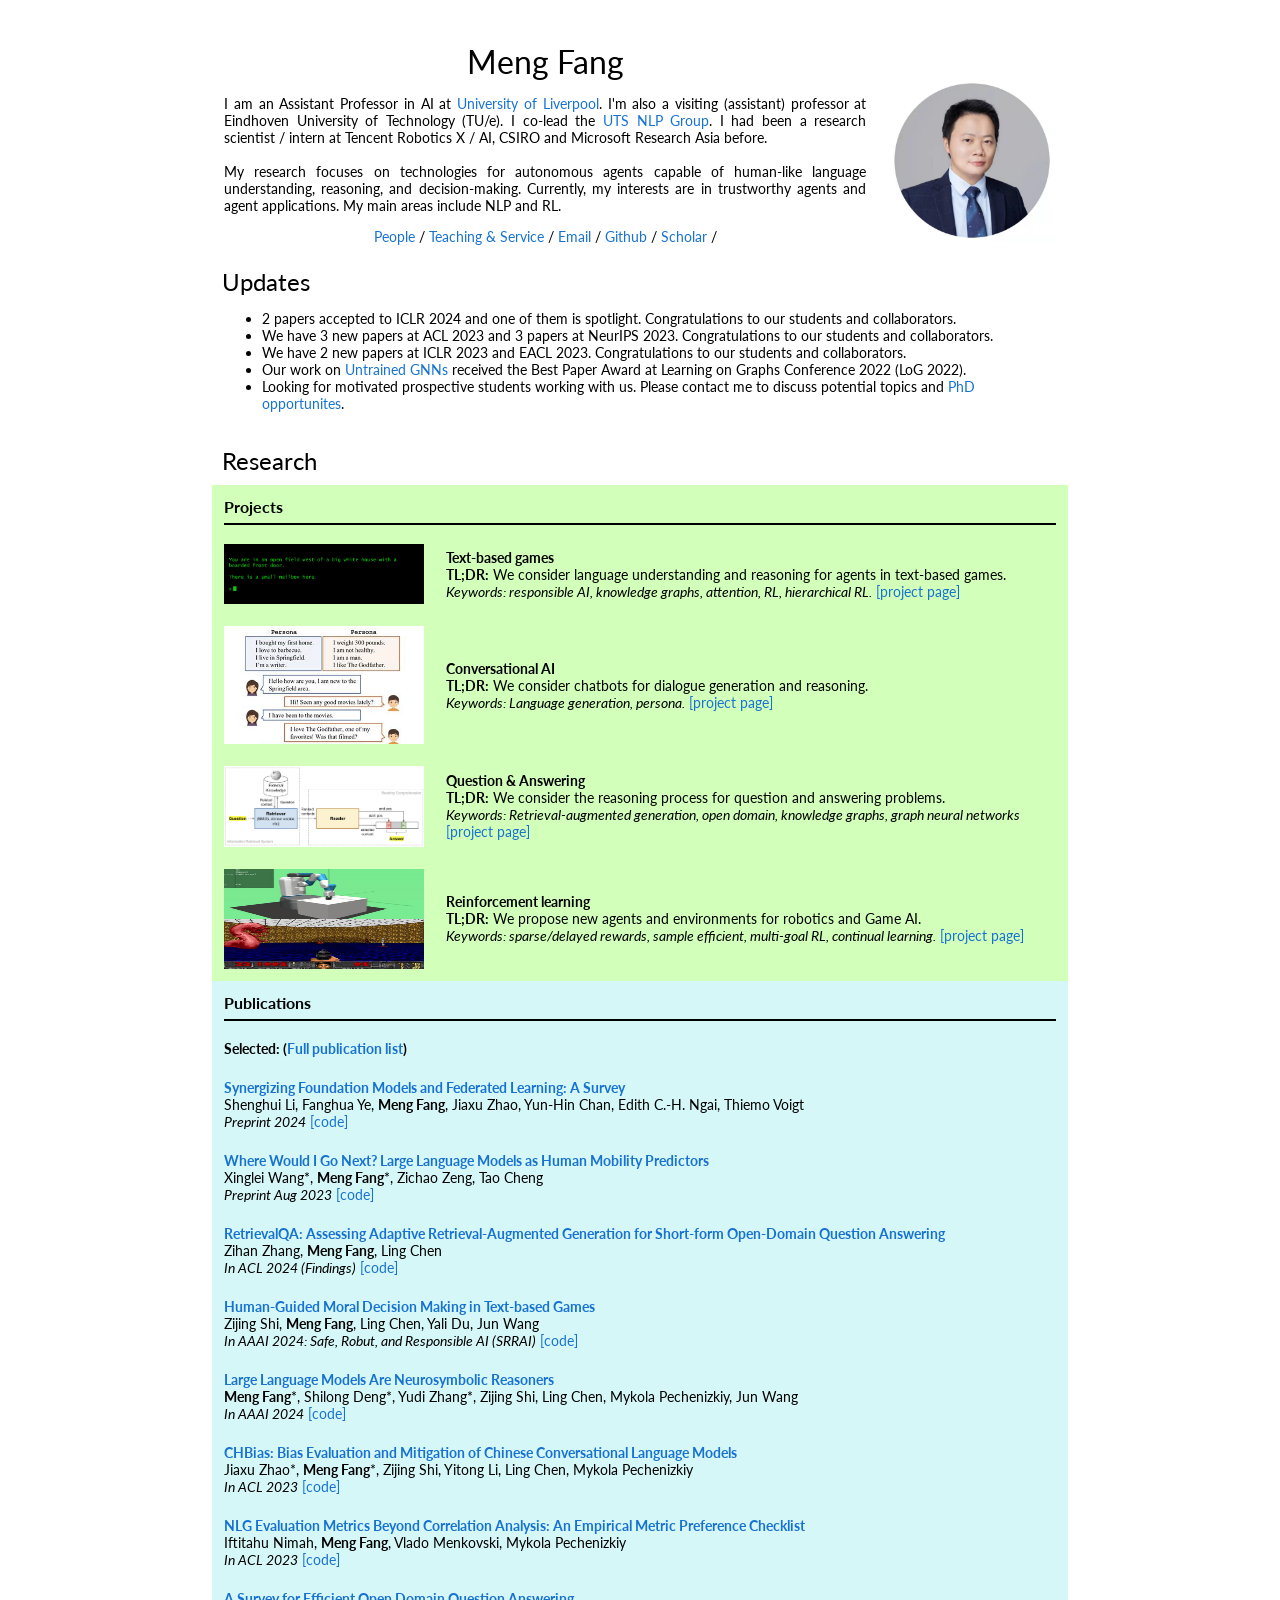
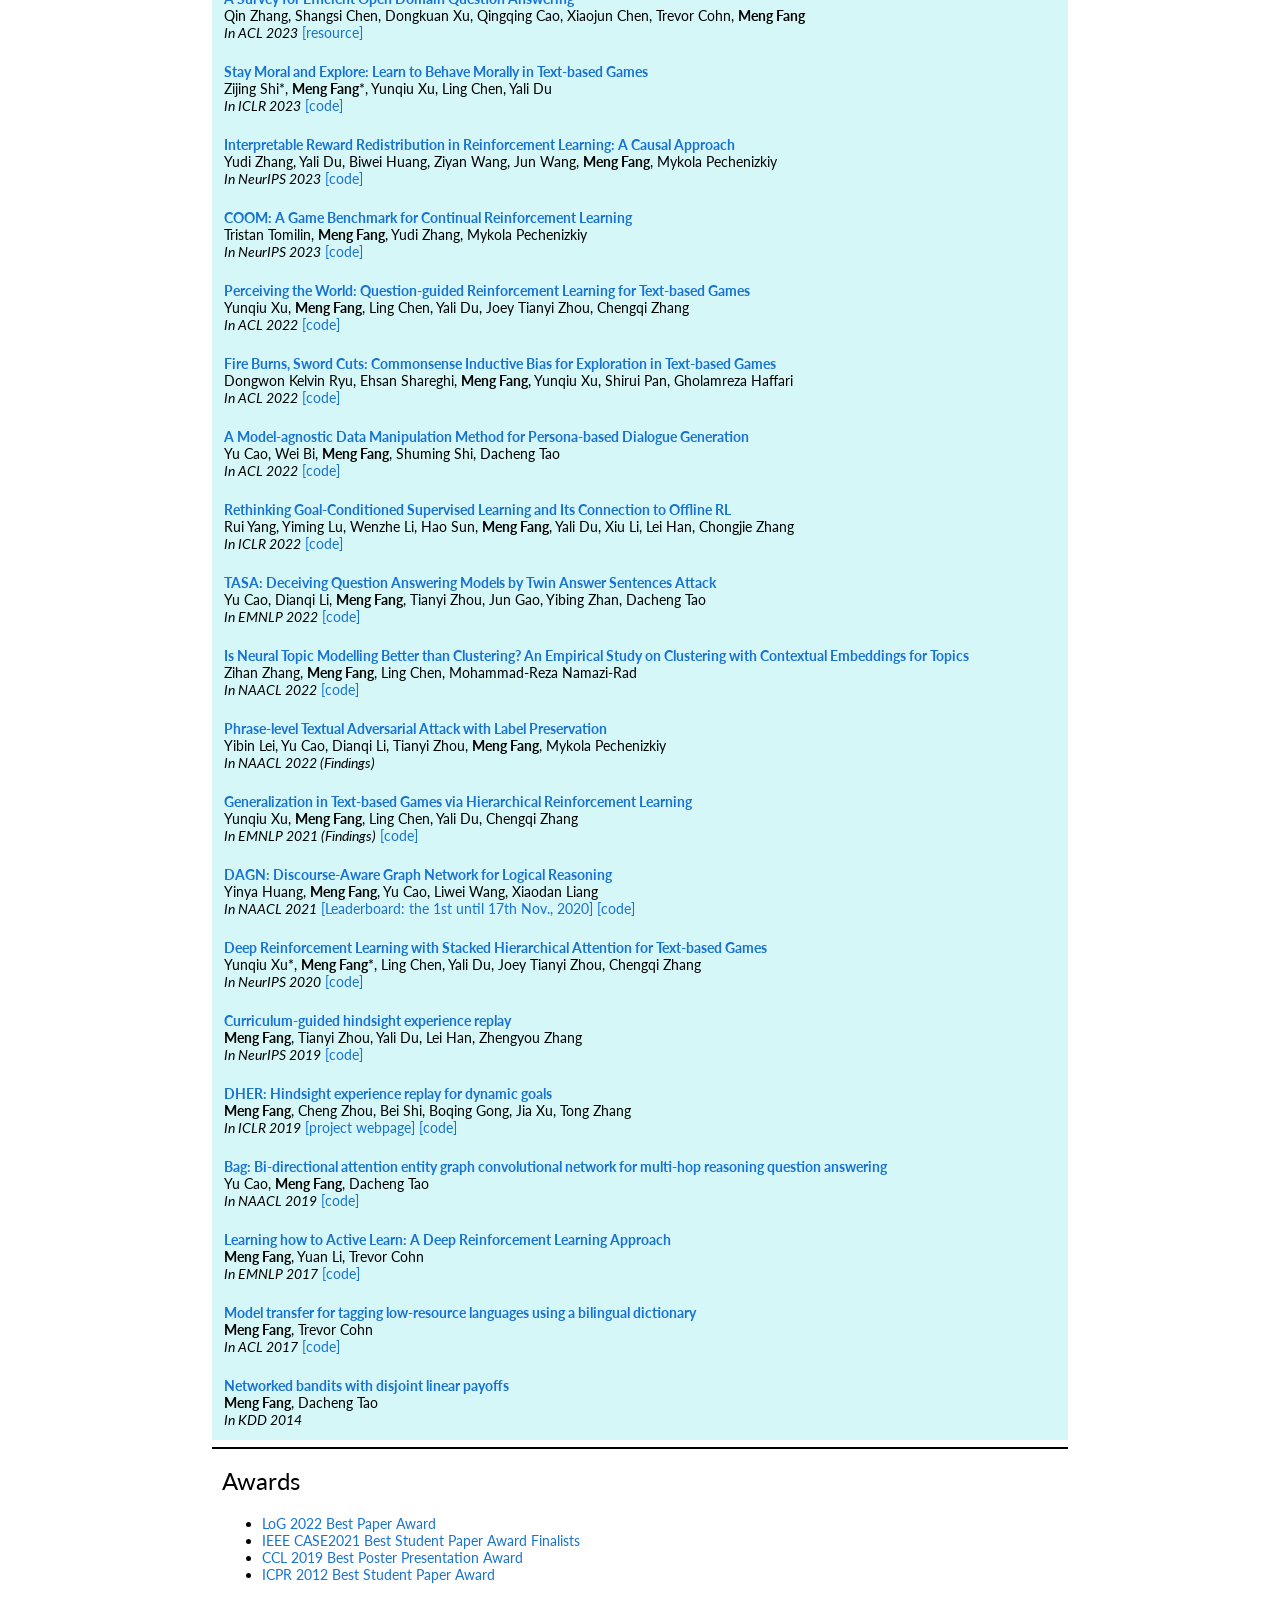
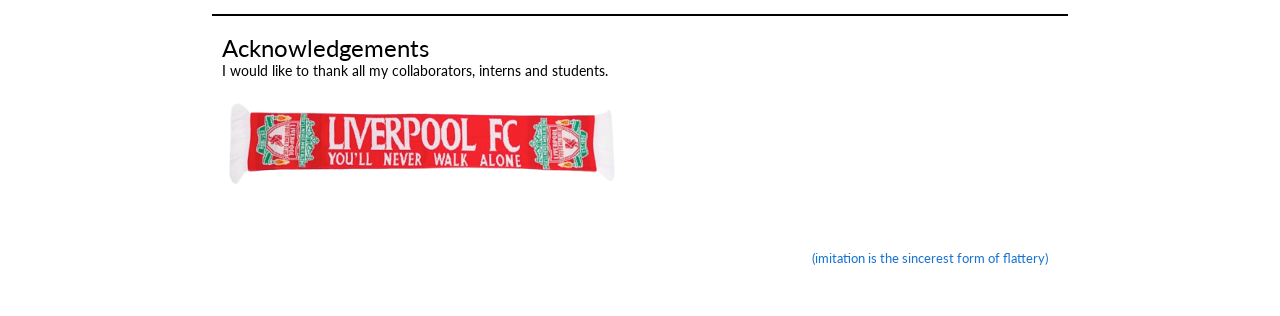
==== index.html @ c6095a62 "Update profile" ====
<!DOCTYPE HTML PUBLIC "-//W3C//DTD HTML 4.01 Transitional//EN">

<html>
  <head>
    <meta name="generator" content="HTML Tidy for Linux/x86 (vers 11 February 2007), see www.w3.org">
    <style type="text/css">
      /* Layout and HTML pieces the work of Jon Barron http://www.cs.berkeley.edu/~barron/ */
      a {
      color: #1772d1;
      text-decoration:none;
      }
      a:focus, a:hover {
      color: #f09227;
      text-decoration:none;
      }
      body,td,th {
      font-family: 'Lato', Verdana, Helvetica, sans-serif;
      font-size: 14px
      }
      tr {
        padding: 20px;
      }
      strong {
      font-family: 'Lato', Verdana, Helvetica, sans-serif;
      font-size: 14px
      }
      heading {
      font-family: 'Lato', Verdana, Helvetica, sans-serif;
      font-size: 15px;
      font-weight: 700;
      }
      #teaser-td {
      text-align: center;
      margin: auto;
      display: block;
      }
      #teaser {
      width: 200px;
      border-style: none;
      margin-left: auto;
      margin-right: auto;
      }
      hr {
      border: 1px solid black;
      }
    </style>
    <link href='http://fonts.googleapis.com/css?family=Lato:400,700,400italic,700italic' rel='stylesheet' type='text/css'>
    <title>Meng Fang</title>
    <meta http-equiv="Content-Type" content="text/html; charset=us-ascii">

    <script>
      (function(i,s,o,g,r,a,m){i['GoogleAnalyticsObject']=r;i[r]=i[r]||function(){
      (i[r].q=i[r].q||[]).push(arguments)},i[r].l=1*new Date();a=s.createElement(o),
      m=s.getElementsByTagName(o)[0];a.async=1;a.src=g;m.parentNode.insertBefore(a,m)
      })(window,document,'script','//www.google-analytics.com/analytics.js','ga');

      ga('create', 'UA-34477541-5', 'auto');
      ga('send', 'pageview');
    </script>

  </head>

  <body>
    <table width="900" border="0" align="center" cellpadding="20">
      <tr>
	      <td>

          <table id="intro" width="100%" align="center" border="0" cellpadding="10">
            <tr>
              <td width="60%" valign="middle">
		            <p align="center"><font size="6">Meng Fang</font></p>
		            <p align="justify">
                  <!--  I am an Assistant Professor in AI at <a target="_blank" href="https://www.tue.nl/en/">Eindhoven University of Technology</a>. </br> -->
                <!--    I am an Assistant Professor in AI at <a target="_blank" href="https://www.liverpool.ac.uk/">University of Liverpool</a>. I'm also a visiting researcher at Eindhoven University of Technology (TU/e). 
I received my Ph.D from University of Technology Sydney, advised by <a target="_blank" href="https://www.sydney.edu.au/engineering/about/our-people/academic-staff/dacheng-tao.html">Prof. Dacheng Tao</a>. I was also supervised by <a target="_blank" href="http://www.cse.fau.edu/~xqzhu/index.html">Prof. Xingquan Zhu</a> and <a target="_blank" href="https://www.sydney.edu.au/business/about/our-people/academic-staff/jie-yin.html">Dr. Jie Yin</a> at UTS.
I was a postdoctoral research fellow working with <a target="_blank" href="https://people.eng.unimelb.edu.au/tcohn/">Prof. Trevor Cohn</a>.
I had been a research scientist/intern at Tencent AI, CSIRO and Microsoft Research Asia before. -->

I am an Assistant Professor in AI at <a target="_blank" href="https://www.liverpool.ac.uk/">University of Liverpool</a>. I'm also a visiting (assistant) professor at Eindhoven University of Technology (TU/e). 
I co-lead the <a target="_blank" href="https://utsnlp.github.io/">UTS NLP Group</a>.
<!-- I received my Ph.D. from University of Technology Sydney, advised by <a target="_blank" href="https://www.sydney.edu.au/engineering/about/our-people/academic-staff/dacheng-tao.html">Prof. Dacheng Tao</a>,
and then worked as a postdoctoral research fellow with <a target="_blank" href="https://people.eng.unimelb.edu.au/tcohn/">Prof. Trevor Cohn</a> at the University of Melbourne NLP group.
-->
I had been a research scientist / intern at Tencent Robotics X / AI, CSIRO and Microsoft Research Asia before. 
<!-- 
I am an Assistant Professor in AI at <a target="_blank" href="https://www.liverpool.ac.uk/">University of Liverpool</a>. I'm also a visiting researcher at Eindhoven University of Technology (TU/e). 
I co-lead the <a target="_blank" href="https://utsnlp.github.io/">UTS NLP Group</a>.
I received my Ph.D from University of Technology Sydney. I had been a research scientist/intern at Tencent Robotics X / AI, CSIRO and Microsoft Research Asia before. 
-->
<br><br>
My research focuses on technologies for autonomous agents capable of human-like language understanding, reasoning, and decision-making. Currently, my interests are in trustworthy agents and agent applications. My main areas include NLP and RL.
<!-- My research goal is to build trustworthy and intelligent agents capable of human-like language understanding, reasoning, and decision-making. My main areas include NLP and RL.-->
<!-- My research goal is to build intelligent agents capable of human-like language understanding, reasoning, and decision-making. My main areas include NLP and RL.-->
<!-- My research goal is to build AI agents capable of human-like language understanding, reasoning, and decision-making. My main areas include NLP and RL. -->
<!-- My research goal is to build language agents / robots that can perform human-like reasoning and decision-making. My main areas include NLP and RL. -->
<!-- My research goal is to build human-like agents/robots that can perform language understanding, reasoning, and decision-making. My main areas include NLP and RL. -->
<!-- My research focuses on building human-like intelligence that can understand and interact with humans through language, including language understanding, reasoning and decision-making. My main areas include NLP and RL/ML. -->
<!-- My research focuses on building intelligent systems that can understand and interact with humans via natural language, including text understanding, control and generalisation. My main areas include NLP and RL/ML. -->
              <!--  My research focuses on building intelligent systems that can understand and interact with humans via natural language, including text understanding, control and generation. My main areas include NLP and ML/RL.-->
		            </p>
		            <p align=center>
                  <a target="_blank" href="files/people.html">People</a> /
                  <a target="_blank" href="files/teachservice.html">Teaching & Service</a> /
		              <a target="_blank" href="mailto:Meng.Fang-AT-liverpool.ac.uk">Email</a> /
                  <a target="_blank" href="https://github.com/hyintell/">Github</a> /
          
                  <a target="_blank" href="https://scholar.google.com/citations?user=IcNYP1oAAAAJ&hl=en">Scholar</a> /
                  
		            </p>
              </td>
              <td width="17%">
                <br><br>
  		          <img loading="lazy" width="100%" src="images/moe.jpeg" alt="Moe">
	           </td>
            </tr>
          </table>

          <table id="updates" width="100%" align="center" border="0" cellspacing="0" cellpadding="10">
            <tr>
              <td>
                <font size="5">Updates</font></br>
             <!--    I am part of the <a href="https://www.tue.nl/en/research/research-groups/artificial-intelligence/">DAI-cluster</a>. --> 
                <ul>
                <!--  <li> Looking for motivated prospective students working with us. Please contact me to discuss potential topics and <a target="_blank" href="https://www.liverpool.ac.uk/study/postgraduate-research/fees-and-funding/scholarships-and-awards/">PhD opportunites</a>. </li> --> 
                <li> 2 papers accepted to ICLR 2024 and one of them is spotlight. Congratulations to our students and collaborators. </li>
                <li> We have 3 new papers at ACL 2023 and 3 papers at NeurIPS 2023. Congratulations to our students and collaborators. </li>
		  <li> We have 2 new papers at ICLR 2023 and EACL 2023. Congratulations to our students and collaborators. </li>
                  <li> Our work on <a target="_blank" href="https://arxiv.org/abs/2211.15335">Untrained GNNs</a> received the Best Paper Award at Learning on Graphs Conference 2022 (LoG 2022).</li>
                  <li> Looking for motivated prospective students working with us. Please contact me to discuss potential topics and <a target="_blank" href="https://www.liverpool.ac.uk/study/postgraduate-research/fees-and-funding/scholarships-and-awards/">PhD opportunites</a>. </li>
                </ul>
              </td>
            </tr>
          </table>
          

          <table id="heading" width="120%" align="center" border="0" cellspacing="0" cellpadding="10">
            <tr>
              <td>
                <font size="5">Research</font>
              </td>
            </tr>
          </table>

      	  <table id="workworkwork" width="100%" align="center" cellpadding="10" style="background-color:#6AFF1C4D;">
            <tr>
                <td colspan="2" style="padding-bottom:0;">
                  <font size="3"><b>Projects</b></font><hr>
                </td>
            </tr>

            <tr id="text-games">
              <td width="25%" valign="top">
                <img loading="lazy" id="teaser" src="teasers/zorkgame.gif">
              </td>
                
              <td width="75%" valign="center">
                <p>
                      <b>Text-based games</b><br>
                      <strong>TL;DR:</strong> We consider language understanding and reasoning for agents in text-based games.<br>
                      <i>Keywords: responsible AI, knowledge graphs, attention, RL, hierarchical RL.</i>
                      <a target="_blank" href="files/textgames.html">[project page]</a>
                </p>
              </td>
          </tr>

          <tr id="dialogue">
            <td width="25%" valign="top">
              <img loading="lazy" id="teaser" src="teasers/dialogue.png">
            </td>
              
            <td width="75%" valign="center">
              <p>
                    <b>Conversational AI</b><br>
                    <strong>TL;DR:</strong> We consider chatbots for dialogue generation and reasoning.<br>
                    <i>Keywords: Language generation, persona.</i>
                    <a target="_blank" href="files/dialogue.html">[project page]</a>
              </p>
            </td>
        
        </tr>

            <tr id="qanda">
              <td width="25%" valign="top">
                <img loading="lazy" id="teaser" src="teasers/QA-retriever-reader.png">
              </td>
                
              <td width="75%" valign="center">
                <p>
                      <b>Question & Answering</b><br>
                      <strong>TL;DR:</strong> We consider the reasoning process for question and answering problems.<br>
                      <i>Keywords: Retrieval-augmented generation, open domain, knowledge graphs, graph neural networks</i>
                      <a target="_blank" href="files/qanda.html">[project page]</a>
                </p>
              </td>
          
          </tr>

		   <tr id="reinforcement-learning">
              <td width="25%" valign="top">
                
                <img loading="lazy" id="teaser" src="teasers/pickandplace.gif" width="100" height="50">
              
                <img loading="lazy" id="teaser" src="teasers/doom-allinone.gif" width="100" height="50">
              
              </td>
            
              <td width="75%" valign="center">
                <p>
                      <b>Reinforcement learning</b><br>
                      <strong>TL;DR:</strong> We propose new agents and environments for robotics and Game AI.<br>
                      <i>Keywords: sparse/delayed rewards, sample efficient, multi-goal RL, continual learning.</i>
                      <a target="_blank" href="files/rl.html">[project page]</a>
                </p>
              </td>
          </tr>
		  

          <table id="workworkwork" width="100%" align="center" cellpadding="10" style="background-color:#76E4E84D;">
            <tr>
                <td colspan="2" style="padding-bottom:0;">
                  <font size="3"><b>Publications</b></font><hr>
                </td>
            </tr>

            <tr id="first">
                
              <td width="75%" valign="center">
                <p>
                      <b>Selected:</a> (<a target="_blank" href="https://docs.google.com/document/d/1VT8qISgqROBXBbbKedmekEOrul_ad6g_iC9qAVReNYQ/edit?usp=sharing">Full publication list</a>)</b><br>          
                </p>
              </td>
          </tr>

		  <tr id="li2024synergizing">
                
            <td width="75%" valign="center">
              <p>
                    <b><a target="_blank" href="https://arxiv.org/abs/2406.12844">Synergizing Foundation Models and Federated Learning: A Survey</a></b><br>
                    Shenghui Li, Fanghua Ye, <strong>Meng Fang</strong>, Jiaxu Zhao, Yun-Hin Chan, Edith C.-H. Ngai, Thiemo Voigt<br>
                    <i>Preprint 2024</i> <a target="_blank" href="https://github.com/lishenghui/awesome-fm-fl">[code]</a><br>
              </p>
            </td>
        </tr>
		  
          <tr id="wang2013where">
                
            <td width="75%" valign="center">
              <p>
                    <b><a target="_blank" href="https://arxiv.org/abs/2308.15197">Where Would I Go Next? Large Language Models as Human Mobility Predictors</a></b><br>
                    Xinglei Wang*, <strong>Meng Fang</strong>*, Zichao Zeng, Tao Cheng<br>
                    <i>Preprint Aug 2023</i> <a target="_blank" href="https://github.com/xlwang233/LLM-Mob">[code]</a><br>
              </p>
            </td>
        </tr>

        <tr id="zhang2014retrieval">
          <td width="75%" valign="center">
          <p>
                <b><a target="_blank" href="https://arxiv.org/abs/2402.16457">RetrievalQA: Assessing Adaptive Retrieval-Augmented Generation for Short-form Open-Domain Question Answering</a></b><br>
                Zihan Zhang, <strong>Meng Fang</strong>, Ling Chen<br>
                <i>In ACL 2024 (Findings)</i> <a target="_blank" href="https://github.com/hyintell/RetrievalQA">[code]</a><br>
                
          </p>
        </td>
        </tr>

        <tr id="shi2014human">
          <td width="75%" valign="center">
          <p>
                <b><a target="_blank" href="">Human-Guided Moral Decision Making in Text-based Games</a></b><br>
                Zijing Shi, <strong>Meng Fang</strong>, Ling Chen, Yali Du, Jun Wang<br>
                <i>In AAAI 2024: Safe, Robut, and Responsible AI (SRRAI)</i> <a target="_blank" href="">[code]</a><br>
                
          </p>
        </td>
        </tr>

        <tr id="fang2014large">
          <td width="75%" valign="center">
          <p>
                <b><a target="_blank" href="https://arxiv.org/abs/2401.09334">Large Language Models Are Neurosymbolic Reasoners</a></b><br>
                <strong>Meng Fang</strong>*, Shilong Deng*, Yudi Zhang*, Zijing Shi, Ling Chen, Mykola Pechenizkiy, Jun Wang<br>
                <i>In AAAI 2024</i> <a target="_blank" href="https://github.com/hyintell/LLMSymbolic">[code]</a><br>
                
          </p>
        </td>
        </tr>

          <tr id="zhao2013acl">
                
            <td width="75%" valign="center">
              <p>
                    <b><a target="_blank" href="https://arxiv.org/abs/2305.11262">CHBias: Bias Evaluation and Mitigation of Chinese Conversational Language Models</a></b><br>
                    Jiaxu Zhao*, <strong>Meng Fang</strong>*, Zijing Shi, Yitong Li, Ling Chen, Mykola Pechenizkiy<br>
                    <i>In ACL 2023</i> <a target="_blank" href="https://github.com/hyintell/CHBias">[code]</a><br>
              </p>
            </td>
        </tr>

        <tr id="nimah2013acl">
                
          <td width="75%" valign="center">
            <p>
                  <b><a target="_blank" href="https://arxiv.org/abs/2305.08566">NLG Evaluation Metrics Beyond Correlation Analysis: An Empirical Metric Preference Checklist</a></b><br>
                  Iftitahu Nimah, <strong>Meng Fang</strong>, Vlado Menkovski, Mykola Pechenizkiy<br>
                  <i>In ACL 2023</i> <a target="_blank" href="https://github.com/inimah/metric-preference-checklist">[code]</a><br>
            </p>
          </td>
      </tr>

          <tr id="qin2013acl">
                
            <td width="75%" valign="center">
              <p>
                    <b><a target="_blank" href="https://arxiv.org/abs/2211.07886">A Survey for Efficient Open Domain Question Answering</a></b><br>
                    Qin Zhang, Shangsi Chen, Dongkuan Xu, Qingqing Cao, Xiaojun Chen, Trevor Cohn, <strong>Meng Fang</strong><br>
                    <i>In ACL 2023</i> <a target="_blank" href="https://github.com/hyintell/EfficientODQA">[resource]</a><br>
              </p>
            </td>
        </tr>

          <tr id="shi2023iclr">
                
            <td width="75%" valign="center">
              <p>
                    <b><a target="_blank" href="https://openreview.net/pdf?id=CtS2Rs_aYk">Stay Moral and Explore: Learn to Behave Morally in Text-based Games</a></b><br>
                    Zijing Shi*, <strong>Meng Fang</strong>*, Yunqiu Xu, Ling Chen, Yali Du<br>
                    <i>In ICLR 2023</i> <a target="_blank" href="https://github.com/winni18/MorAL">[code]</a><br>
                    
              </p>
            </td>
        </tr>


        <tr id="yudi2023neurips">
                
          <td width="75%" valign="center">
            <p>
                  <b><a target="_blank" href="-">Interpretable Reward Redistribution in Reinforcement Learning: A Causal Approach</a></b><br>
                  Yudi Zhang, Yali Du, Biwei Huang, Ziyan Wang, Jun Wang, <strong>Meng Fang</strong>, Mykola Pechenizkiy<br>
                  <i>In NeurIPS 2023</i> 
                  <a target="_blank" href="-">[code]</a><br>
            </p>
          </td>
      </tr>
      

        <tr id="tomilin2023neurips">
                
          <td width="75%" valign="center">
            <p>
                  <b><a target="_blank" href="-">COOM: A Game Benchmark for Continual Reinforcement Learning</a></b><br>
                  Tristan Tomilin, <strong>Meng Fang</strong>, Yudi Zhang, Mykola Pechenizkiy<br>
                  <i>In NeurIPS 2023</i> 
                  <a target="_blank" href="-">[code]</a><br>
            </p>
          </td>
      </tr>
<!-- 
      <tr id="yin2023neurips">
                
        <td width="75%" valign="center">
          <p>
                <b><a target="_blank" href="-">Dynamic Sparsity Is Channel-Level Sparsity Learner</a></b><br>
                Lu Yin, Gen Li, <strong>Meng Fang</strong>, Li Shen, Tianjin Huang, Zhangyang Wang, Vlado Menkovski, Xiaolong Ma, Mykola Pechenizkiy, Shiwei Liu<br>
                <i>In NeurIPS 2023</i> 
                <a target="_blank" href="-">[code]</a><br>
          </p>
        </td>
    </tr>
  -->
 <!-- 
        <tr id="huang2013icml">
                
          <td width="75%" valign="center">
            <p>
                  <b><a target="_blank" href="https://arxiv.org/abs/2305.19412">Are Large Kernels Better Teachers than Transformers for ConvNets?</a></b><br>
                  Tianjin Huang, Lu Yin, Zhenyu Zhang, Li Shen, <strong>Meng Fang</strong>, Mykola Pechenizkiy, Zhangyang Wang, Shiwei Liu<br>
                  <i>In ICML 2023</i> <a target="_blank" href="https://github.com/VITA-Group/SLaK">[code]</a><br>
                  
            </p>
          </td>
      </tr>
    -->
 <!-- 
          <tr id="yin2023aaai">
                
            <td width="75%" valign="center">
              <p>
                    <b><a target="_blank" href="https://arxiv.org/pdf/2208.10842.pdf">Lottery Pools: Winning More by Interpolating Tickets without Increasing Training or Inference Cost</a></b><br>
                    Lu Yin, Shiwei Liu, <strong>Meng Fang</strong>, Tianjin Huang, Vlado Menkovski, Mykola Pechenizkiy<br>
                    <i>In AAAI 2023</i> <a target="_blank" href="https://github.com/luuyin/Lottery-pools">[code]</a><br>
                    
              </p>
            </td>
        </tr>
      -->

            <tr id="xu2022acl">
                
              <td width="75%" valign="center">
                <p>
                      <b><a target="_blank" href="https://arxiv.org/pdf/2204.09597.pdf">Perceiving the World: Question-guided Reinforcement Learning for Text-based Games</a></b><br>
                      Yunqiu Xu, <strong>Meng Fang</strong>, Ling Chen, Yali Du, Joey Tianyi Zhou, Chengqi Zhang<br>
                      <i>In ACL 2022</i> <a target="_blank" href="https://github.com/YunqiuXu/QWA">[code]</a><br>
                      
                </p>
              </td>
          </tr>

          <tr id="ryu2022acl">
                
            <td width="75%" valign="center">
              <p>
                    <b><a target="_blank" href="https://aclanthology.org/2022.acl-short.56.pdf">Fire Burns, Sword Cuts: Commonsense Inductive Bias for Exploration in Text-based Games</a></b><br>
                    Dongwon Kelvin Ryu, Ehsan Shareghi, <strong>Meng Fang</strong>, Yunqiu Xu, Shirui Pan, Gholamreza Haffari<br>
                    <i>In ACL 2022</i> <a target="_blank" href="https://github.com/ktr0921/comm-expl-kg-a2c">[code]</a><br>
                    
              </p>
            </td>
        </tr>

        <tr id="cao2022acl">
                
          <td width="75%" valign="center">
            <p>
                  <b><a target="_blank" href="">A Model-agnostic Data Manipulation Method for Persona-based Dialogue Generation</a></b><br>
                  Yu Cao, Wei Bi, <strong>Meng Fang</strong>, Shuming Shi, Dacheng Tao<br>
                  <i>In ACL 2022</i> <a target="_blank" href="">[code]</a><br>
                  
            </p>
          </td>
      </tr>
<!-- 
      <tr id="huang2022log">
                
        <td width="75%" valign="center">
          <p>
                <b><a target="_blank" href="https://arxiv.org/pdf/2211.15335.pdf">You Can Have Better Graph Neural Networks by Not Training Weights at All: Finding Untrained GNNs Tickets</a></b><br>
                Tianjin Huang, Tianlong Chen, <strong>Meng Fang</strong>, Vlado Menkovski, Jiaxu Zhao, Lu Yin, Yulong Pei, Decebal Constantin Mocanu, Zhangyang Wang, Mykola Pechenizkiy, Shiwei Liu<br>
                <i>In LoG 2022</i> 
                <i>[LoG 2022 Best Paper Award]</i>  <br>
                
          </p>
        </td>
    </tr>
  -->
            <tr id="rui2022iclr">
                
              <td width="75%" valign="center">
                <p>
                      <b><a target="_blank" href="https://openreview.net/forum?id=KJztlfGPdwW">Rethinking Goal-Conditioned Supervised Learning and Its Connection to Offline RL</a></b><br>
                      Rui Yang, Yiming Lu, Wenzhe Li, Hao Sun, <strong>Meng Fang</strong>, Yali Du, Xiu Li, Lei Han, Chongjie Zhang<br>
                      <i>In ICLR 2022</i> <a target="_blank" href="https://github.com/YangRui2015/AWGCSL">[code]</a><br>
                      
                </p>
              </td>
          </tr>

          <tr id="cao2022emnlp">
           
            <td width="75%" valign="center">
              <p>
                <b><a target="_blank" href="https://arxiv.org/pdf/2210.15221.pdf">TASA: Deceiving Question Answering Models by Twin Answer Sentences Attack</a></b><br>
                Yu Cao, Dianqi Li, <strong>Meng Fang</strong>, Tianyi Zhou, Jun Gao, Yibing Zhan, Dacheng Tao<br>
                <i>In EMNLP 2022</i>
                <a target="_blank" href="https://github.com/caoyu-noob/TASA">[code]</a><br>
              </p>
            </td>
          </tr>

          <tr id="zhang2022naacl">
                
            <td width="75%" valign="center">
              <p>
                    <b><a target="_blank" href="https://arxiv.org/pdf/2204.09874.pdf">Is Neural Topic Modelling Better than Clustering? An Empirical Study on Clustering with Contextual Embeddings for Topics</a></b><br>
                    Zihan Zhang, <strong>Meng Fang</strong>, Ling Chen, Mohammad-Reza Namazi-Rad<br>
                    <i>In NAACL 2022</i> <a target="_blank" href="https://github.com/hyintell/topicx">[code]</a><br>
              </p>
            </td>
        </tr>

          <tr id="lei2022naacl">
                
            <td width="75%" valign="center">
              <p>
                    <b><a target="_blank" href="https://arxiv.org/pdf/2205.10710.pdf">Phrase-level Textual Adversarial Attack with Label Preservation</a></b><br>
                    Yibin Lei, Yu Cao, Dianqi Li, Tianyi Zhou, <strong>Meng Fang</strong>, Mykola Pechenizkiy<br>
                    <i>In NAACL 2022 (Findings)</i> <br>
              </p>
            </td>
        </tr>
 <!-- 
        <tr id="tianhong2022neurocomputing">
                
          <td width="75%" valign="center">
            <p>
                  <b><a target="_blank" href="https://www.sciencedirect.com/science/article/pii/S0925231221015265">Diversity-augmented intrinsic motivation for deep reinforcement learning</a></b><br>
                  Tianhong Dai, Yali Du, <strong>Meng Fang</strong>, Anil Anthony Bharath<br>
                  <i>In Neurocomputing 2022</i>  <a target="_blank" href="https://github.com/TianhongDai/daim-rl">[code]</a><br>
                 
            </p>
          </td>
      </tr>
    -->

            <tr id="yunqiu2021emnlp">
                
              <td width="75%" valign="center">
                <p>
                      <b><a target="_blank" href="https://arxiv.org/pdf/2109.09968.pdf">Generalization in Text-based Games via Hierarchical Reinforcement Learning</a></b><br>
                      Yunqiu Xu, <strong>Meng Fang</strong>, Ling Chen, Yali Du, Chengqi Zhang<br>
                      <i>In EMNLP 2021 (Findings)</i>  <a target="_blank" href="https://github.com/YunqiuXu/H-KGA">[code]</a><br>
                     
                </p>
              </td>
          </tr>
 <!-- 
          <tr id="Iftitahu">
         
            <td width="75%" valign="center">
              <p>
                <b><a target="_blank" href="https://arxiv.org/pdf/2108.12229.pdf">ProtoInfoMax: Prototypical Networks with Mutual Information Maximization for Out-of-Domain Detection</a></b><br>
                Iftitahu Ni'mah, <strong>Meng Fang</strong>, Vlado Menkovski, Mykola Pechenizkiy<br>
                <i>In EMNLP 2021 (Findings)</i>
                <a target="_blank" href="https://github.com/inimah/protoinfomax">[code]</a><br>
              </p>
            </td>
          </tr>
        -->

          <tr id="huang2021naacl">
           
            <td width="75%" valign="center">
              <p>
                <b><a target="_blank" href="https://arxiv.org/pdf/2103.14349.pdf">DAGN: Discourse-Aware Graph Network for Logical Reasoning</a></b><br>
                Yinya Huang, <strong>Meng Fang</strong>, Yu Cao, Liwei Wang, Xiaodan Liang<br>
                <i>In NAACL 2021</i>
                <a target="_blank" href="https://eval.ai/web/challenges/challenge-page/503/leaderboard/1347">[Leaderboard: the 1st until 17th Nov., 2020]</a>
                <a target="_blank" href="https://github.com/Eleanor-H/DAGN">[code]</a><br>
              </p>
            </td>
          </tr>
       <!--     
          <tr id="huang2021aaai">
           
            <td width="75%" valign="center">
              <p>
                <b><a target="_blank" href="https://arxiv.org/pdf/2012.13185.pdf">REM-Net: Recursive Erasure Memory Network for Commonsense Evidence Refinement</a></b><br>
                Yinya Huang, <strong>Meng Fang</strong>, Xunlin Zhan, Qingxing Cao, Xiaodan Liang, Liang Lin<br>
                <i>In AAAI 2021</i>
                <a target="_blank" href="https://github.com/Eleanor-H/REM-Net">[code]</a><br>
              </p>
            </td>
          </tr>
        -->
 <!-- 
          
          <tr id="cao2021ICASSP">
            <td width="75%" valign="center">
              <p>
                <b><a target="_blank" href="https://arxiv.org/pdf/2103.01534.pdf">Towards Efficiently Diversifying Dialogue Generation via Embedding Augmentation</a></b><br>
                Yu Cao, Liang Ding, Zhiliang Tian, <strong>Meng Fang</strong><br>
                <i>In ICASSP 2021</i><br>
              </p>
            </td>
          </tr>
        -->
<!-- 
          <tr id="xu2021cyber">
                
            <td width="75%" valign="center">
              <p>
                    <b><a target="_blank" href="https://ieeexplore.ieee.org/abstract/document/9551402">Deep Reinforcement Learning for Prefab Assembly Planning in Robot-based Prefabricated Construction</a></b><br>
                    Aiyu Zhu, Gangyan Xu, Pieter Pauwels, Bauke de Vries, <strong>Meng Fang</strong><br>
                    <i>In IEEE International Conference on Automation Science and Engineering (CASE) 2021</i>
                    <i>[IEEE CASE2021 Best Student Paper Award Finalists]</i>  <br>
              </p>
            </td>
        </tr>

        <tr id="xu2021cyber">
                
          <td width="75%" valign="center">
            <p>
                  <b><a target="_blank" href="https://ieeexplore.ieee.org/document/9478307">Reinforcement Learning With Multiple Relational Attention for Solving Vehicle Routing Problems</a></b><br>
                  Yunqiu Xu, <strong>Meng Fang</strong>, Ling Chen, Gangyan Xu, Yali Du, Chengqi Zhang<br>
                  <i>In IEEE Transactions on Cybernetics 2021</i> 
                  
            </p>
          </td>
      </tr>
    -->
 <!-- 
        <tr id="cheng2021tnnls">
                
          <td width="75%" valign="center">
            <p>
                  <b><a target="_blank" href="https://ieeexplore.ieee.org/abstract/document/9509344">On the Guaranteed Almost Equivalence Between Imitation Learning From Observation and Demonstration</a></b><br>
                  Zhihao Cheng, Liu Liu, Aishan Liu, Hao Sun, <strong>Meng Fang</strong>, Dacheng Tao<br>
                  <i>In IEEE Transactions on Neural Networks and Learning Systems 2021</i>   <a target="_blank" href="https://github.com/zhihaocheng/lfo">[code]</a><br>
                
                  
            </p>
          </td>
      </tr>
    -->
<!-- 
          <tr id="han2020starcraft">
                
            <td width="75%" valign="center">
              <p>
                    <b><a target="_blank" href="https://arxiv.org/pdf/2011.13729.pdf">TStarBot-X: An Open-Sourced and Comprehensive Study for Efficient League Training in StarCraft II Full Game</a></b><br>
                    Lei Han*, Jiechao Xiong*, Peng Sun*, Xinghai Sun, <strong>Meng Fang</strong>, Qingwei Guo, Qiaobo Chen, Tengfei Shi, Hongsheng Yu, Zhengyou Zhang<br>
                    <i>Report 2021</i><a target="_blank" href="https://github.com/tencent-ailab/tleague_projpage">[code]</a> <br>
                    
              </p>
            </td>
        </tr>
      -->
      <!--     </table>


          <table id="workworkwork" width="100%" align="center" cellpadding="10" style="background-color:#AD8FFF4D;">
            <tr>
                <td colspan="2" style="padding-bottom:0;">
                  <font size="3"><b>Language understanding</b></font><hr>
                </td>
            </tr>
          -->
           

         

          <tr id="xu2020neurips">
              
            <td width="75%" valign="center">
              <p>
                    <b><a target="_blank" href="https://arxiv.org/pdf/2010.11655.pdf">Deep Reinforcement Learning with Stacked Hierarchical Attention for Text-based Games</a></b><br>
                    Yunqiu Xu*, <strong>Meng Fang</strong>*, Ling Chen, Yali Du, Joey Tianyi Zhou, Chengqi Zhang<br>
                    <i>In NeurIPS 2020</i>
                    <a target="_blank" href="https://github.com/YunqiuXu/SHA-KG">[code]</a><br>
              </p>
            </td>
        </tr>
 <!-- 
          <tr id="cao2020emnlp">
            <td width="75%" valign="center">
              <p>
                <b><a target="_blank" href="https://arxiv.org/pdf/2010.07576.pdf">Pretrained Language Models for Dialogue Generation with Multiple Input Sources</a></b><br>
                Yu Cao, Wei Bi, <strong>Meng Fang</strong>, Dacheng Tao<br>
                <i>In EMNLP 2020 (Findings)</i>
                <a target="_blank" href="https://github.com/caoyu-noob/Multi-GPT2">[code]</a><br>
              </p>
            </td>
          </tr>
        -->
 <!-- 
          <tr id="cao2020aaai">
            <td width="75%" valign="center">
              <p>
                <b><a target="_blank" href="https://arxiv.org/pdf/1911.06137.pdf">Unsupervised Domain Adaptation on Reading Comprehension</a></b><br>
                Yu Cao, <strong>Meng Fang</strong>, Baosheng Yu, Joey Tianyi Zhou<br>
                <i>In AAAI 2020</i>
                <a target="_blank" href="https://github.com/caoyu-noob/CASe">[code]</a><br>
              </p>
            </td>
          </tr>
        -->

          <tr id="fang2019neurips">
            
            <td width="75%" valign="center">
              <p>
                  <b><a target="_blank" href="https://papers.nips.cc/paper/2019/file/83715fd4755b33f9c3958e1a9ee221e1-Paper.pdf">Curriculum-guided hindsight experience replay</a> </b><br>
                  <strong>Meng Fang</strong>, Tianyi Zhou, Yali Du, Lei Han, Zhengyou Zhang<br>
                  <i>In NeurIPS 2019</i>
                  <a target="_blank" href="https://github.com/mengf1/CHER">[code]</a><br>
              </p>
            </td>
        </tr>

        <tr id="fang2019iclr">
        
          <td width="75%" valign="center">
            <p>
                <b><a target="_blank" href="https://openreview.net/pdf?id=Byf5-30qFX">DHER: Hindsight experience replay for dynamic goals</a> </b><br>
                <strong>Meng Fang</strong>, Cheng Zhou, Bei Shi, Boqing Gong, Jia Xu, Tong Zhang<br>
                <i>In ICLR 2019</i> 
                <a target="_blank" href="https://sites.google.com/view/dher">[project webpage]</a>
                <a target="_blank" href="https://github.com/mengf1/CHER">[code]</a><br>
            </p>
          </td>
      </tr>
 <!-- 
        <tr id="fang2019neurips2">
                    
          <td width="75%" valign="center">
            <p>
                <b><a target="_blank" href="https://proceedings.neurips.cc/paper/2019/file/07a9d3fed4c5ea6b17e80258dee231fa-Paper.pdf">LIIR: Learning individual intrinsic reward in multi-agent reinforcement learning</a> </b><br>
                Yali Du*, Lei Han*, <strong>Meng Fang</strong>, Ji Liu, Tianhong Dai, Dacheng Tao<br>
                <i>In NeurIPS 2019</i> 
            </p>
          </td>
        </tr>
      -->
 <!-- 
      <tr id="zhou2019acl">           
        <td width="75%" valign="center">
          <p>
            <b><a target="_blank" href="https://aclanthology.org/P19-1336.pdf">Dual adversarial neural transfer for low-resource named entity recognition</a></b><br>
            Joey Tianyi Zhou*, Hao Zhang*, Di Jin, Hongyuan Zhu, <strong>Meng Fang</strong>, Rick Siow Mong Goh, Kenneth Kwok<br>
            <i>In ACL 2019</i>
          </p>
        </td>
        </tr>
      -->
      <tr id="cao2019naacl">           
      <td width="75%" valign="center">
        <p>
          <b><a target="_blank" href="https://arxiv.org/pdf/1904.04969.pdf">Bag: Bi-directional attention entity graph convolutional network for multi-hop reasoning question answering</a></b><br>
          Yu Cao, <strong>Meng Fang</strong>, Dacheng Tao<br>
          <i>In NAACL 2019</i>
          <a target="_blank" href="https://github.com/caoyu-noob/BAG">[code]</a><br>
        </p>
      </td>
      </tr>

    <!--      </table>  -->

      <!--     <table id="workworkwork" width="100%" align="center" cellpadding="10" style="background-color:#E876784D;">
            <tr>
                <td colspan="2" style="padding-bottom:0;">
                  <font size="3"><b>Others</b></font><hr>
                </td>
            </tr>
 
            <tr id="li2018neuro" onmouseout="defocus_stop()" onmouseover="defocus_start()" >
              <td width="75%" valign="center">
                <p>
                  <b><a target="_blank" href="https://www.sciencedirect.com/science/article/pii/S092523122030607X">Revisiting metric learning for few-shot image classification</a></b><br>
                  Xiaomeng Li, Lequan Yu, Chi-Wing Fu, <strong>Meng Fang</strong>, Pheng-Ann Heng<br>
                  <i>In Neurocomputing 2020</i> 
                </p>
              </td>
            </tr>

            <tr id="zhou2018tnnls" onmouseout="defocus_stop()" onmouseover="defocus_start()" >
              <td width="75%" valign="center">
                <p>
                  <b><a target="_blank" href="https://ieeexplore.ieee.org/abstract/document/8356229">Transfer Hashing: From Shallow to Deep</a></b><br>
                  Joey Tianyi Zhou, Heng Zhao, Xi Peng, <strong>Meng Fang</strong>, Zheng Qin, Rick Siow Mong Goh<br>
                  <i>In IEEE Transactions on Neural Networks and Learning Systems 2018</i> 
                </p>
              </td>
            </tr>
-->
<tr id="fang2017emnlp">
        
  <td width="75%" valign="center">
    <p>
        <b><a target="_blank" href="https://arxiv.org/pdf/1708.02383.pdf">Learning how to Active Learn: A Deep Reinforcement Learning Approach</a> </b><br>
        <strong>Meng Fang</strong>, Yuan Li, Trevor Cohn<br>
        <i>In EMNLP 2017</i>
        <a target="_blank" href="https://github.com/mengf1/PAL">[code]</a><br>
    </p>
  </td>
</tr>

<tr id="fang2017acl">
        
  <td width="75%" valign="center">
    <p>
        <b><a target="_blank" href="https://arxiv.org/pdf/1705.00424.pdf">Model transfer for tagging low-resource languages using a bilingual dictionary</a> </b><br>
        <strong>Meng Fang</strong>, Trevor Cohn<br>
        <i>In ACL 2017</i>
        <a target="_blank" href="https://github.com/mengf1/trpos">[code]</a><br>
    </p>
  </td>
</tr>
<!-- 
<tr id="fang2015tkde" onmouseout="defocus_stop()" onmouseover="defocus_start()" >
  <td width="75%" valign="center">
    <p>
      <b><a target="_blank" href="https://ieeexplore.ieee.org/document/7061528">TrGraph: Cross-Network Transfer Learning via Common Signature Subgraphs</a></b><br>
      <strong>Meng Fang</strong>, Jie Yin, Xingquan Zhu, Chengqi Zhang<br>
      <i>In TKDE 2015</i> 
    </p>
  </td>
</tr>
-->
            <tr id="fang2014kdd" onmouseout="defocus_stop()" onmouseover="defocus_start()" >
              <td width="75%" valign="center">
                <p>
                  <b><a target="_blank" href="https://dl.acm.org/doi/abs/10.1145/2623330.2623672">Networked bandits with disjoint linear payoffs</a></b><br>
                  <strong>Meng Fang</strong>, Dacheng Tao<br>
                  <i>In KDD 2014</i> 
                </p>
              </td>
            </tr>
<!-- 
            <tr id="fang2014aaai" onmouseout="defocus_stop()" onmouseover="defocus_start()" >
              <td width="75%" valign="center">
                <p>
                  <b><a target="_blank" href="https://ojs.aaai.org/index.php/AAAI/article/view/8993">Active Learning for Crowdsourcing Using Knowledge Transfer</a></b><br>
                  <strong>Meng Fang</strong>, Jie Yin, Dacheng Tao<br>
                  <i>In AAAI 2014</i> 
                </p>
              </td>
            </tr>
-->
      </table> 
    
<!--      <hr>
          <table id="other_stuff" width="100%" align="center" border="0" cellspacing="0" cellpadding="20">
            <tr>
              <td>
                <font size="5">Workshop Submissions</font></br>
              </td>
            </tr>
            <tr>
              <td width="100%" valign="top">
                <ol>
                  
                </ol>
              </td>
            </tr>
          </table>
-->

          <hr>
          <table id="other_stuff" width="100%" align="center" border="0" cellspacing="0" cellpadding="10">
            <tr>
              <td>
                <font size="5">Awards</font></br>
              </td>
            </tr>
            <tr>
              <td width="100%" valign="top">
                <ul>
                  <li> <a target="_blank" href="">LoG 2022 Best Paper Award</a> </li>
                  <li> <a target="_blank" href="">IEEE CASE2021 Best Student Paper Award Finalists</a> </li>
		  <li> <a target="_blank" href="">CCL 2019 Best Poster Presentation Award</a> </li>
      <li> <a target="_blank" href="">ICPR 2012 Best Student Paper Award</a> </li>
                </ul>
              </td>
            </tr>
          </table>

          <hr>
          <table id="other_stuff" width="100%" align="center" border="0" cellspacing="0" cellpadding="10">
            <tr>
              <td>
                <font size="5">Acknowledgements</font></br>
                I would like to thank all my collaborators, interns and students.
              </td>
            </tr>
            
            <tr>
              <td width="25%" valign="top">
                <img loading="lazy" id="ynwa" src="teasers/YNWA.png" width="400" height="90">
              </td>
            </tr>
          
           
          </table>

          <table id="thanks" width="100%" align="center" border="0" cellspacing="0" cellpadding="20">
            <tr>
              <td>
                <br>
                <p align="right"><font size="2">
                  <a href="http://www.cs.berkeley.edu/~barron/">(imitation is the sincerest form of flattery)</a>
                  </font>
                </p>
              </td>
            </tr>
          </table>

        </td>
      </tr>
    </table>
  </body>
</html>
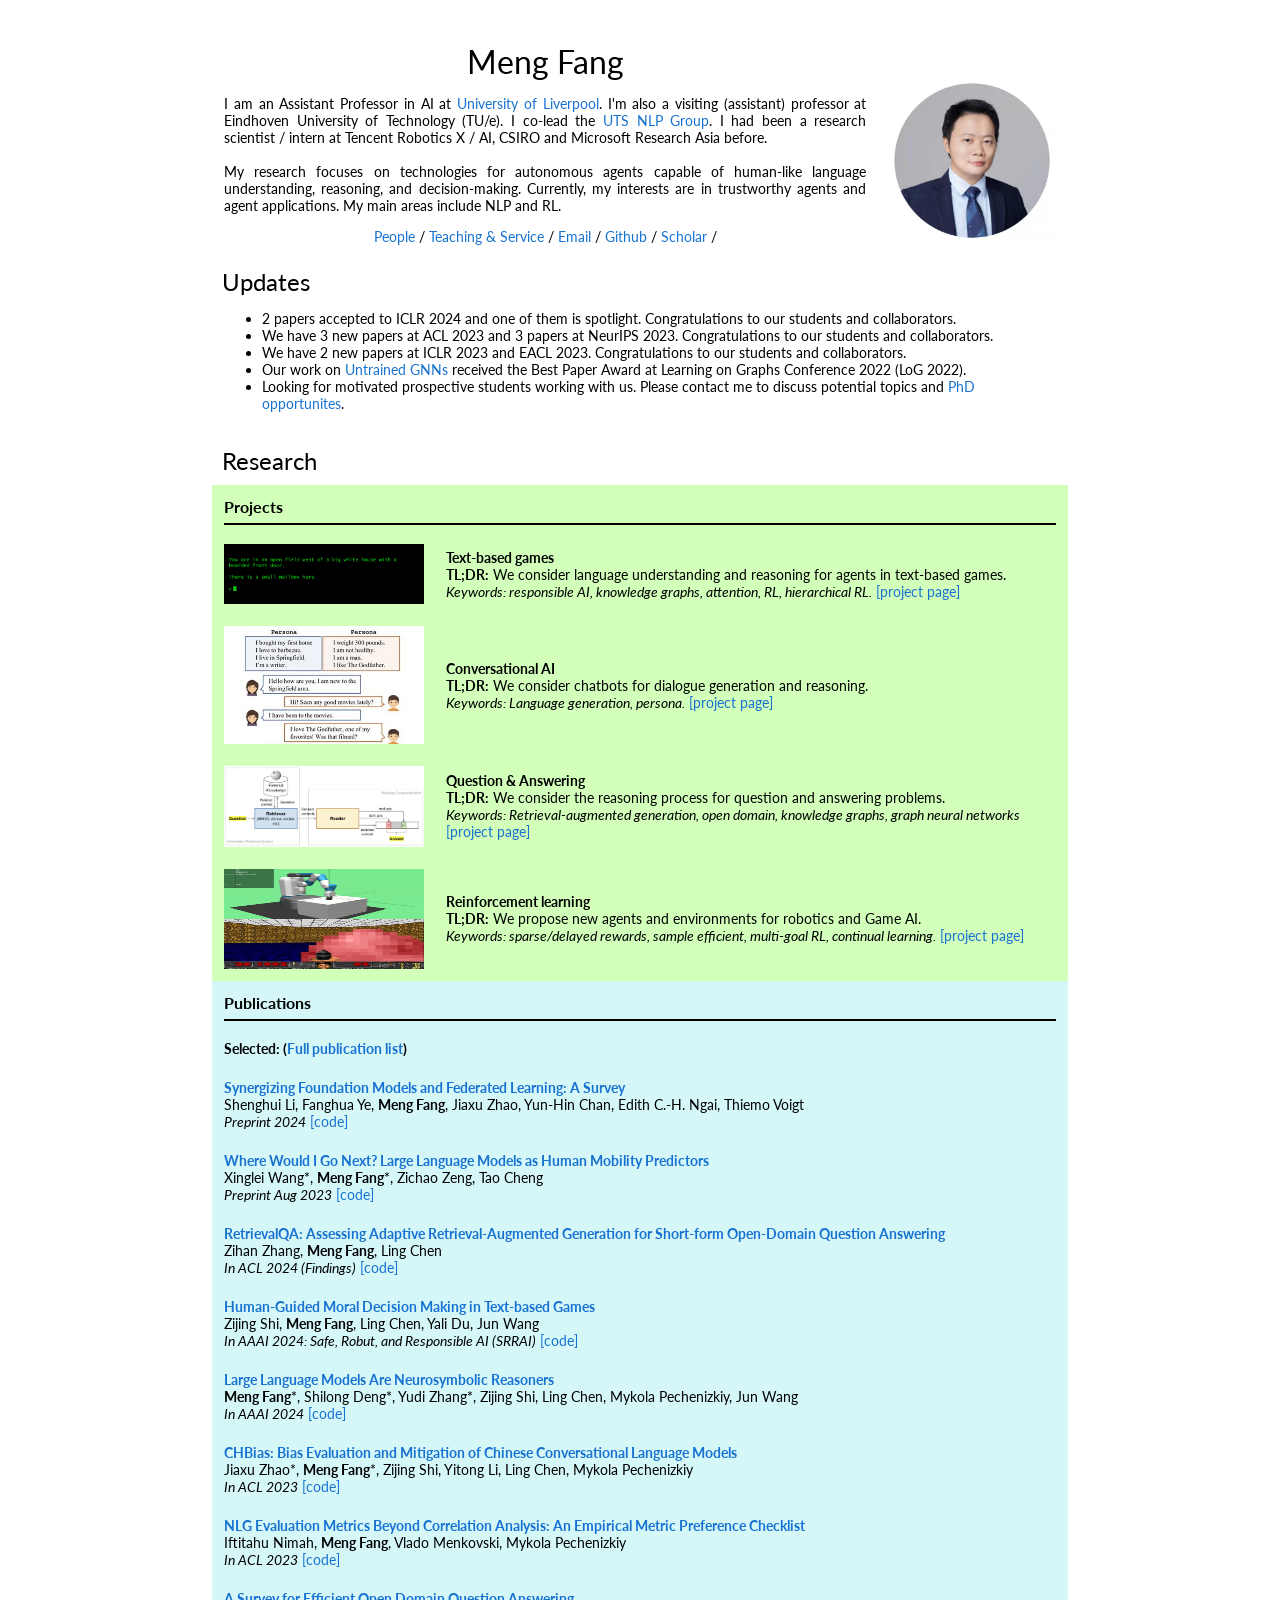
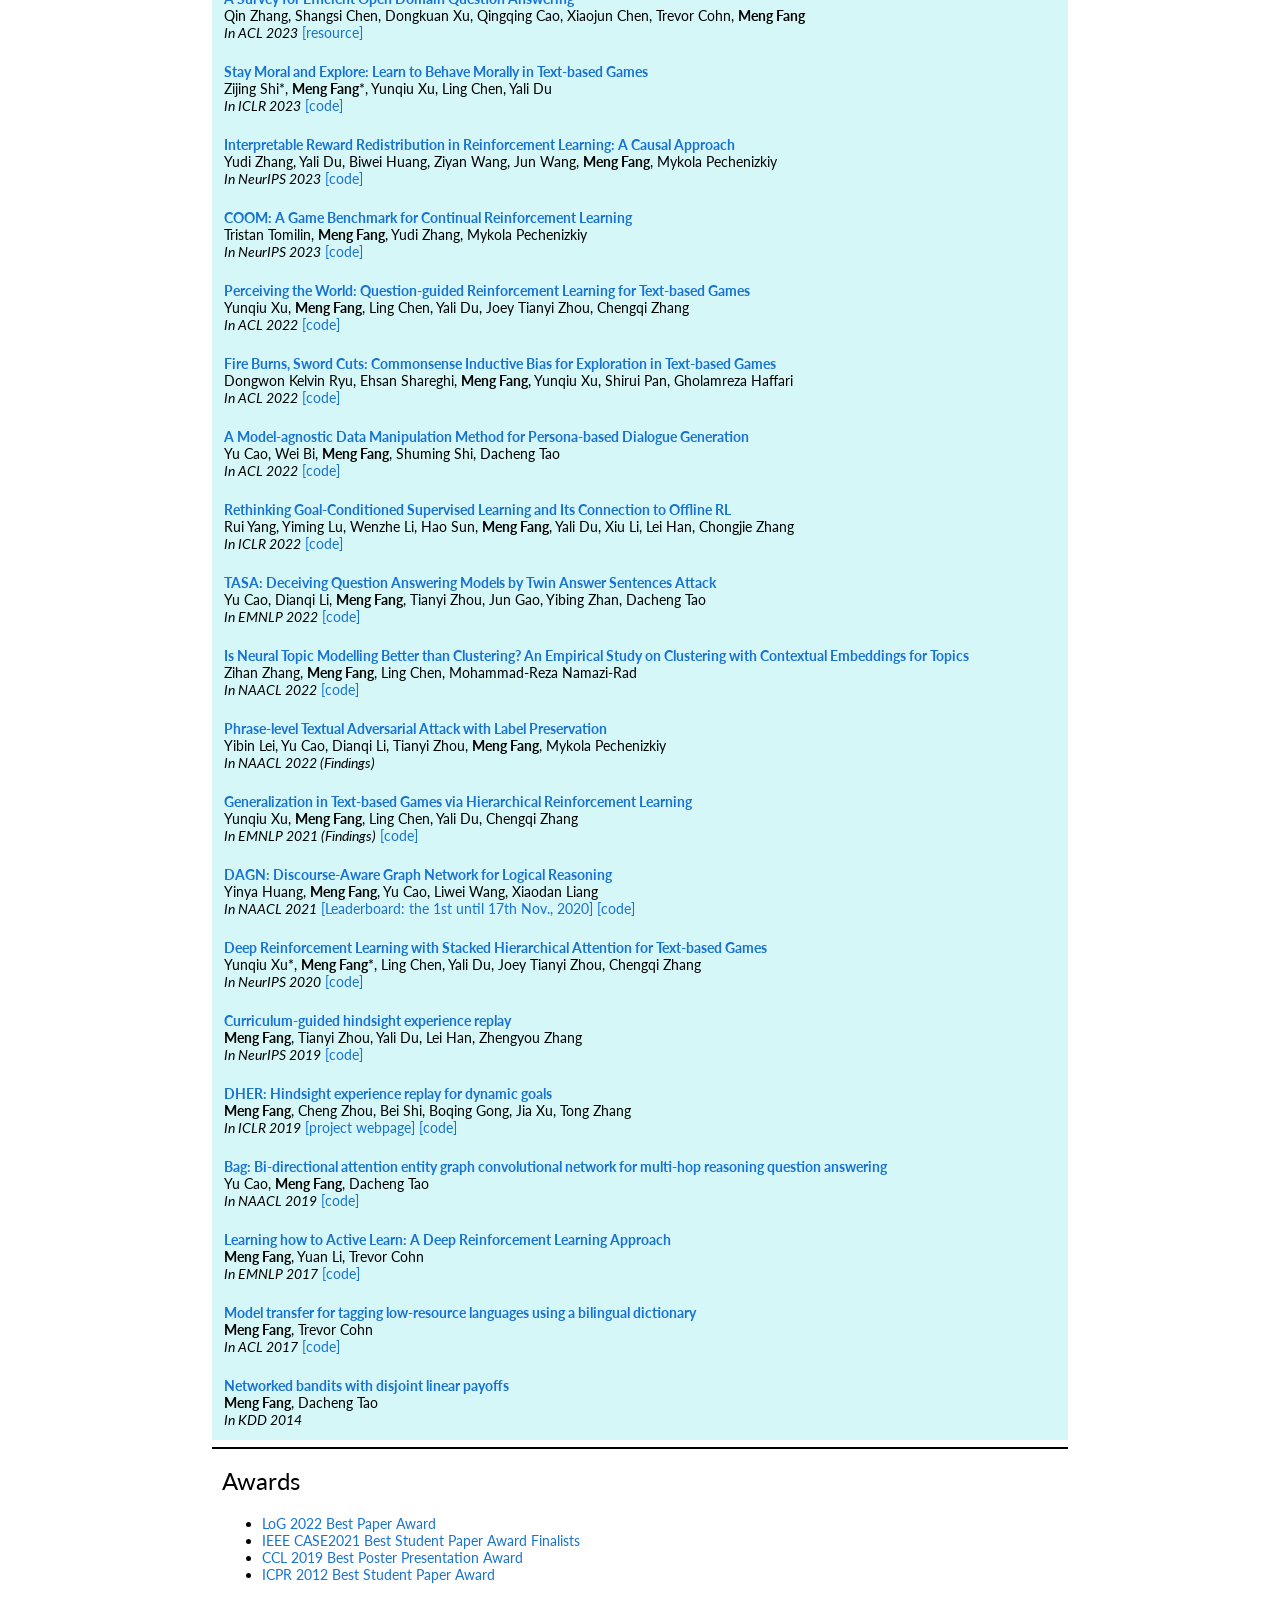
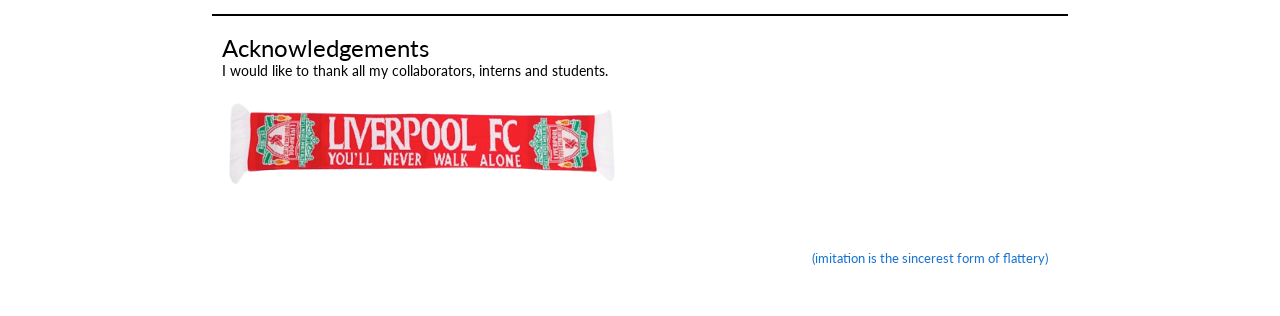
==== commit fdabfae5: "Update github" ====
--- a/index.html
+++ b/index.html
@@ -103,7 +103,7 @@
                   <a target="_blank" href="files/people.html">People</a> /
                   <a target="_blank" href="files/teachservice.html">Teaching & Service</a> /
 		              <a target="_blank" href="mailto:Meng.Fang-AT-liverpool.ac.uk">Email</a> /
-                  <a target="_blank" href="https://github.com/hyintell/">Github</a> /
+                  <a target="_blank" href="https://github.com/aialt/">Github</a> /
           
                   <a target="_blank" href="https://scholar.google.com/citations?user=IcNYP1oAAAAJ&hl=en">Scholar</a> /
                   
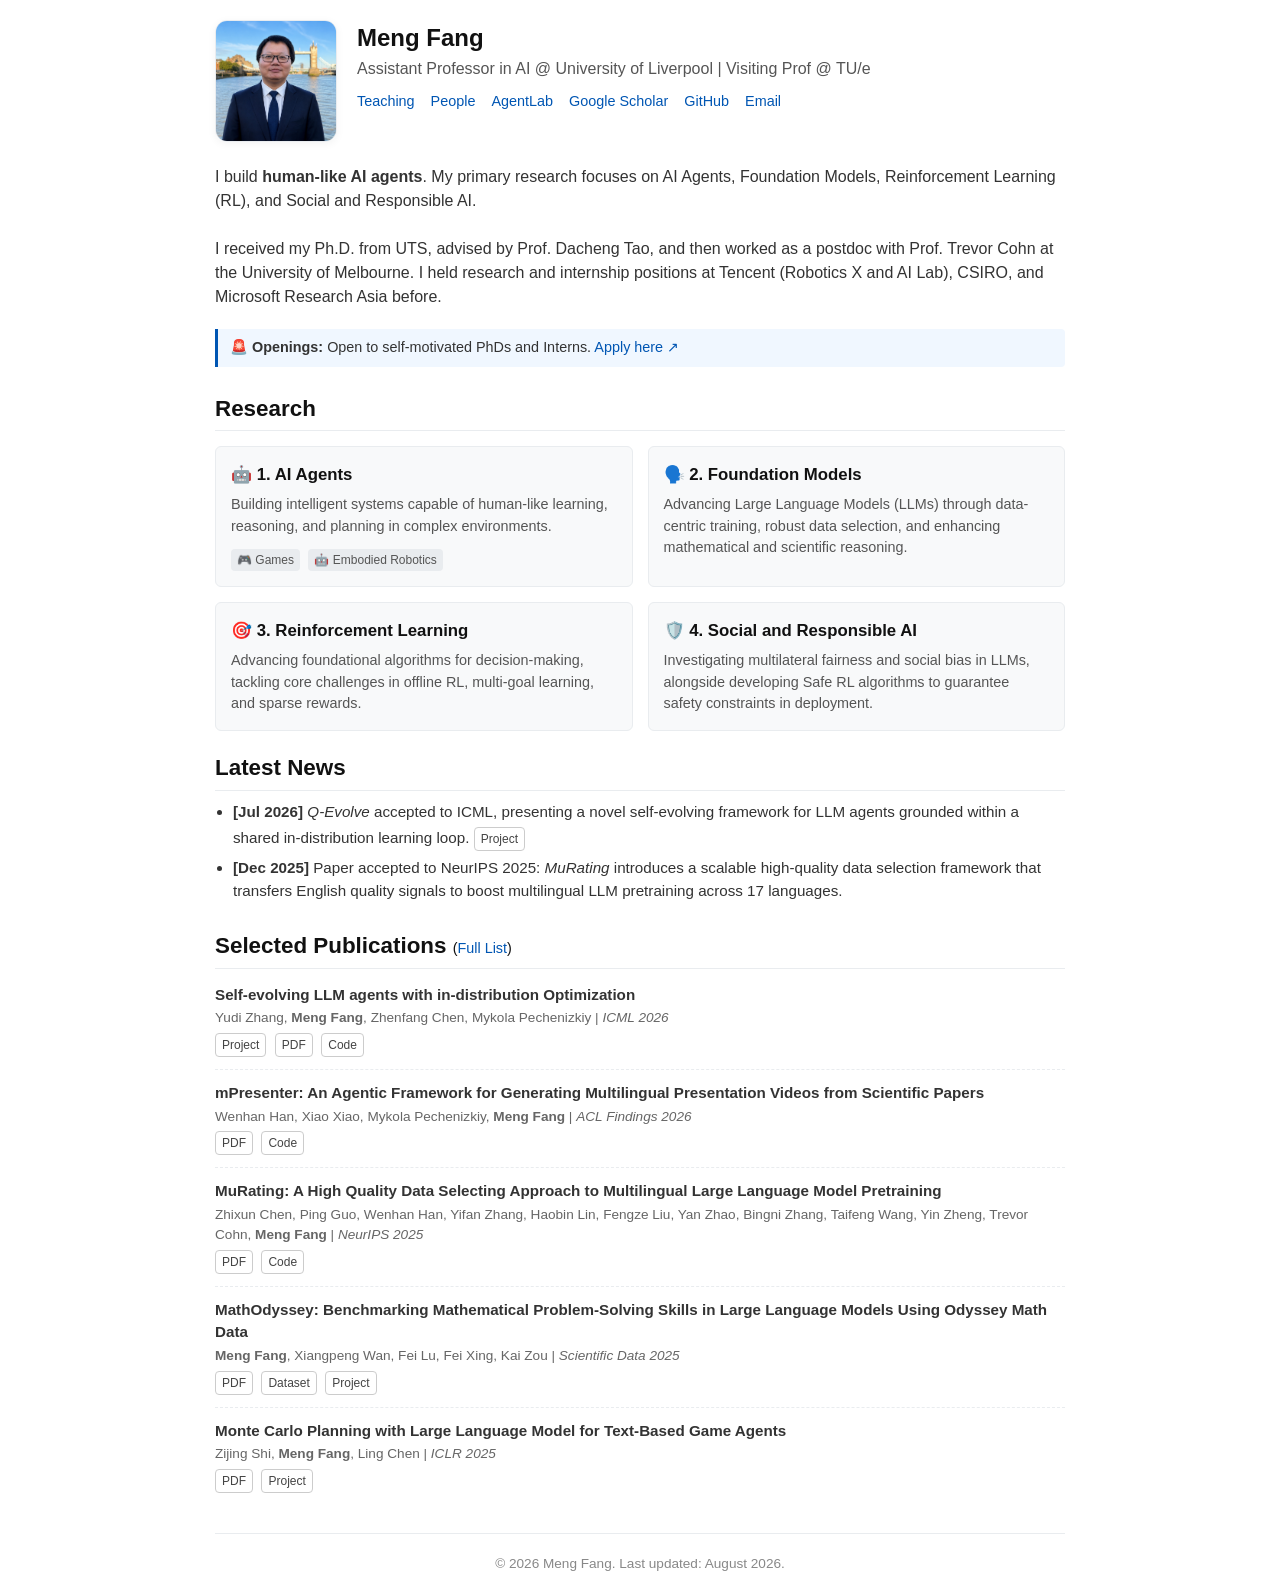
==== commit e76a3f30: "Initial" ====
--- a/index.html
+++ b/index.html
@@ -1,885 +1,158 @@
+<!DOCTYPE html>
+<html lang="en">
+<head>
+    <meta charset="UTF-8">
+    <meta name="viewport" content="width=device-width, initial-scale=1.0">
+    <title>Meng Fang - University of Liverpool</title>
+    <link rel="stylesheet" href="style.css">
+</head>
+<body>
 
-<!DOCTYPE HTML PUBLIC "-//W3C//DTD HTML 4.01 Transitional//EN">
+    <!-- 区块一：首屏名片与简介 -->
+    <header class="header">
+        <div class="header-content">
+            <div class="profile-img-container">
+                <img src="moe.jpg" alt="Dr. Meng Fang" class="profile-pic">
+            </div>
+            
+            <div class="header-text">
+                <h1>Meng Fang</h1>
+                <div class="title">
+                    Assistant Professor in AI @ University of Liverpool | Visiting Prof @ TU/e
+                </div>
+                
+                <div class="links">
+                    <a href="teaching.html">Teaching</a>
+                    <a href="people.html">People</a>
+                    <a href="agentlab.html">AgentLab</a>
+                    <a href="https://scholar.google.com/citations?user=IcNYP1oAAAAJ&hl=en">Google Scholar</a>
+                    <a href="https://github.com/mengfn">GitHub</a>
+                    <a href="mailto:Meng.Fang@liverpool.ac.uk">Email</a>
+                </div>
+            </div>
+        </div>
+        
+        <!-- Bio 移到了下方，使用正常格式，没有 hiring 背景框 -->
+        <div style="margin-bottom: 20px;">
+            <p class="bio">
+                I build <strong>human-like AI agents</strong>. My primary research focuses on AI Agents, Foundation Models, Reinforcement Learning (RL), and Social and Responsible AI.
+                <br><br>
+                I received my Ph.D. from UTS, advised by Prof. Dacheng Tao, and then worked as a postdoc with Prof. Trevor Cohn at the University of Melbourne. I held research and internship positions at Tencent (Robotics X and AI Lab), CSIRO, and Microsoft Research Asia before. 
+            </p>
+        </div>
 
-<html>
-  <head>
-    <meta name="generator" content="HTML Tidy for Linux/x86 (vers 11 February 2007), see www.w3.org">
-    <style type="text/css">
-      /* Layout and HTML pieces the work of Jon Barron http://www.cs.berkeley.edu/~barron/ */
-      a {
-      color: #1772d1;
-      text-decoration:none;
-      }
-      a:focus, a:hover {
-      color: #f09227;
-      text-decoration:none;
-      }
-      body,td,th {
-      font-family: 'Lato', Verdana, Helvetica, sans-serif;
-      font-size: 14px
-      }
-      tr {
-        padding: 20px;
-      }
-      strong {
-      font-family: 'Lato', Verdana, Helvetica, sans-serif;
-      font-size: 14px
-      }
-      heading {
-      font-family: 'Lato', Verdana, Helvetica, sans-serif;
-      font-size: 15px;
-      font-weight: 700;
-      }
-      #teaser-td {
-      text-align: center;
-      margin: auto;
-      display: block;
-      }
-      #teaser {
-      width: 200px;
-      border-style: none;
-      margin-left: auto;
-      margin-right: auto;
-      }
-      hr {
-      border: 1px solid black;
-      }
-    </style>
-    <link href='http://fonts.googleapis.com/css?family=Lato:400,700,400italic,700italic' rel='stylesheet' type='text/css'>
-    <title>Meng Fang</title>
-    <meta http-equiv="Content-Type" content="text/html; charset=us-ascii">
+        <!-- 招生信息保留高亮提示框 -->
+        <div class="hiring">
+            🚨 <strong>Openings:</strong> Open to self-motivated PhDs and Interns. <a href="join.html">Apply here ↗</a>
+        </div>
+    </header>
 
-    <script>
-      (function(i,s,o,g,r,a,m){i['GoogleAnalyticsObject']=r;i[r]=i[r]||function(){
-      (i[r].q=i[r].q||[]).push(arguments)},i[r].l=1*new Date();a=s.createElement(o),
-      m=s.getElementsByTagName(o)[0];a.async=1;a.src=g;m.parentNode.insertBefore(a,m)
-      })(window,document,'script','//www.google-analytics.com/analytics.js','ga');
+    <!-- 区块二：研究方向 (经典四大领域) -->
+    <section id="research">
+        <h2>Research</h2>
+        <div class="research-grid">
+            
+            <!-- 1. 智能体 -->
+            <div class="research-card">
+                <h3>🤖 1. AI Agents</h3>
+                <p>Building intelligent systems capable of human-like learning, reasoning, and planning in complex environments.</p>
+                <div style="margin-top: 8px;">
+                    <span class="badge badge-domain">🎮 Games</span>
+                    <span class="badge badge-domain">🤖 Embodied Robotics</span>
+                </div>
+            </div>
+            
+            <!-- 2. 自然语言处理 (把数据和推理放进来) -->
+            <div class="research-card">
+                <h3>🗣️ 2. Foundation Models</h3>
+                <p>Advancing Large Language Models (LLMs) through data-centric training, robust data selection, and enhancing mathematical and scientific reasoning.</p>
+            </div>
 
-      ga('create', 'UA-34477541-5', 'auto');
-      ga('send', 'pageview');
-    </script>
+            <!-- 3. 强化学习 -->
+            <div class="research-card">
+                <h3>🎯 3. Reinforcement Learning</h3>
+                <p>Advancing foundational algorithms for decision-making, tackling core challenges in offline RL, multi-goal learning, and sparse rewards.</p>
+            </div>
+            
+            <!-- 4. 可信 AI -->
+            <div class="research-card">
+                <h3>🛡️ 4. Social and Responsible AI</h3>
+                <p>Investigating multilateral fairness and social bias in LLMs, alongside developing Safe RL algorithms to guarantee safety constraints in deployment.</p>
+            </div>
+            
+        </div>
+    </section>
 
-  </head>
+    <!-- 区块三：最新消息 (移到研究下方，保持滚动) -->
+    <section id="news">
+        <h2>Latest News</h2>
+        <ul class="news-list">
+            <li><strong>[Jul 2026]</strong> <em>Q-Evolve</em> accepted to ICML, presenting a novel self-evolving framework for LLM agents grounded within a shared in-distribution learning loop. <a href="https://qevolve.github.io/" class="badge" target="_blank">Project</a></li>
+            <li><strong>[Dec 2025]</strong> Paper accepted to NeurIPS 2025: <em>MuRating</em> introduces a scalable high-quality data selection framework that transfers English quality signals to boost multilingual LLM pretraining across 17 languages.</li>
+        </ul>
+    </section>
 
-  <body>
-    <table width="900" border="0" align="center" cellpadding="20">
-      <tr>
-	      <td>
+    <!-- 区块四：精选论文 -->
+    <section id="publications">
+        <h2>Selected Publications <span style="font-size: 0.9rem; font-weight: normal;">(<a href="#">Full List</a>)</span></h2>
+        <ul class="pub-list">
+            
+            <!-- ICML 2026 -->
+            <li>
+                <div class="pub-title">Self-evolving LLM agents with in-distribution Optimization</div>
+                <div class="pub-meta">Yudi Zhang, <strong>Meng Fang</strong>, Zhenfang Chen, Mykola Pechenizkiy | <em>ICML 2026</em></div>
+                <div>
+                    <a href="https://qevolve.github.io/" class="badge" target="_blank">Project</a>
+                    <a href="#" class="badge">PDF</a>
+                    <a href="#" class="badge">Code</a>
+                </div>
+            </li>
 
-          <table id="intro" width="100%" align="center" border="0" cellpadding="10">
-            <tr>
-              <td width="60%" valign="middle">
-		            <p align="center"><font size="6">Meng Fang</font></p>
-		            <p align="justify">
-                  <!--  I am an Assistant Professor in AI at <a target="_blank" href="https://www.tue.nl/en/">Eindhoven University of Technology</a>. </br> -->
-                <!--    I am an Assistant Professor in AI at <a target="_blank" href="https://www.liverpool.ac.uk/">University of Liverpool</a>. I'm also a visiting researcher at Eindhoven University of Technology (TU/e). 
-I received my Ph.D from University of Technology Sydney, advised by <a target="_blank" href="https://www.sydney.edu.au/engineering/about/our-people/academic-staff/dacheng-tao.html">Prof. Dacheng Tao</a>. I was also supervised by <a target="_blank" href="http://www.cse.fau.edu/~xqzhu/index.html">Prof. Xingquan Zhu</a> and <a target="_blank" href="https://www.sydney.edu.au/business/about/our-people/academic-staff/jie-yin.html">Dr. Jie Yin</a> at UTS.
-I was a postdoctoral research fellow working with <a target="_blank" href="https://people.eng.unimelb.edu.au/tcohn/">Prof. Trevor Cohn</a>.
-I had been a research scientist/intern at Tencent AI, CSIRO and Microsoft Research Asia before. -->
+            <!-- ACL 2026 -->
+            <li>
+                <div class="pub-title">mPresenter: An Agentic Framework for Generating Multilingual Presentation Videos from Scientific Papers</div>
+                <div class="pub-meta">Wenhan Han, Xiao Xiao, Mykola Pechenizkiy, <strong>Meng Fang</strong> | <em>ACL Findings 2026</em></div>
+                <div>
+                    <a href="#" class="badge">PDF</a>
+                    <a href="#" class="badge">Code</a>
+                </div>
+            </li>
 
-I am an Assistant Professor in AI at <a target="_blank" href="https://www.liverpool.ac.uk/">University of Liverpool</a>. I'm also a visiting (assistant) professor at Eindhoven University of Technology (TU/e). 
-I co-lead the <a target="_blank" href="https://utsnlp.github.io/">UTS NLP Group</a>.
-<!-- I received my Ph.D. from University of Technology Sydney, advised by <a target="_blank" href="https://www.sydney.edu.au/engineering/about/our-people/academic-staff/dacheng-tao.html">Prof. Dacheng Tao</a>,
-and then worked as a postdoctoral research fellow with <a target="_blank" href="https://people.eng.unimelb.edu.au/tcohn/">Prof. Trevor Cohn</a> at the University of Melbourne NLP group.
--->
-I had been a research scientist / intern at Tencent Robotics X / AI, CSIRO and Microsoft Research Asia before. 
-<!-- 
-I am an Assistant Professor in AI at <a target="_blank" href="https://www.liverpool.ac.uk/">University of Liverpool</a>. I'm also a visiting researcher at Eindhoven University of Technology (TU/e). 
-I co-lead the <a target="_blank" href="https://utsnlp.github.io/">UTS NLP Group</a>.
-I received my Ph.D from University of Technology Sydney. I had been a research scientist/intern at Tencent Robotics X / AI, CSIRO and Microsoft Research Asia before. 
--->
-<br><br>
-My research focuses on technologies for autonomous agents capable of human-like language understanding, reasoning, and decision-making. Currently, my interests are in trustworthy agents and agent applications. My main areas include NLP and RL.
-<!-- My research goal is to build trustworthy and intelligent agents capable of human-like language understanding, reasoning, and decision-making. My main areas include NLP and RL.-->
-<!-- My research goal is to build intelligent agents capable of human-like language understanding, reasoning, and decision-making. My main areas include NLP and RL.-->
-<!-- My research goal is to build AI agents capable of human-like language understanding, reasoning, and decision-making. My main areas include NLP and RL. -->
-<!-- My research goal is to build language agents / robots that can perform human-like reasoning and decision-making. My main areas include NLP and RL. -->
-<!-- My research goal is to build human-like agents/robots that can perform language understanding, reasoning, and decision-making. My main areas include NLP and RL. -->
-<!-- My research focuses on building human-like intelligence that can understand and interact with humans through language, including language understanding, reasoning and decision-making. My main areas include NLP and RL/ML. -->
-<!-- My research focuses on building intelligent systems that can understand and interact with humans via natural language, including text understanding, control and generalisation. My main areas include NLP and RL/ML. -->
-              <!--  My research focuses on building intelligent systems that can understand and interact with humans via natural language, including text understanding, control and generation. My main areas include NLP and ML/RL.-->
-		            </p>
-		            <p align=center>
-                  <a target="_blank" href="files/people.html">People</a> /
-                  <a target="_blank" href="files/teachservice.html">Teaching & Service</a> /
-		              <a target="_blank" href="mailto:Meng.Fang-AT-liverpool.ac.uk">Email</a> /
-                  <a target="_blank" href="https://github.com/aialt/">Github</a> /
-          
-                  <a target="_blank" href="https://scholar.google.com/citations?user=IcNYP1oAAAAJ&hl=en">Scholar</a> /
-                  
-		            </p>
-              </td>
-              <td width="17%">
-                <br><br>
-  		          <img loading="lazy" width="100%" src="images/moe.jpeg" alt="Moe">
-	           </td>
-            </tr>
-          </table>
+            <!-- NeurIPS 2025 -->
+            <li>
+                <div class="pub-title">MuRating: A High Quality Data Selecting Approach to Multilingual Large Language Model Pretraining</div>
+                <div class="pub-meta">Zhixun Chen, Ping Guo, Wenhan Han, Yifan Zhang, Haobin Lin, Fengze Liu, Yan Zhao, Bingni Zhang, Taifeng Wang, Yin Zheng, Trevor Cohn, <strong>Meng Fang</strong> | <em>NeurIPS 2025</em></div>
+                <div>
+                    <a href="#" class="badge">PDF</a>
+                    <a href="#" class="badge">Code</a>
+                </div>
+            </li>
+            
+            <!-- Scientific Data 2025 (MathOdyssey) -->
+            <li>
+                <div class="pub-title">MathOdyssey: Benchmarking Mathematical Problem-Solving Skills in Large Language Models Using Odyssey Math Data</div>
+                <div class="pub-meta"><strong>Meng Fang</strong>, Xiangpeng Wan, Fei Lu, Fei Xing, Kai Zou | <em>Scientific Data 2025</em></div>
+                <div>
+                    <a href="#" class="badge">PDF</a>
+                    <a href="#" class="badge">Dataset</a>
+                    <a href="#" class="badge">Project</a>
+                </div>
+            </li>
 
-          <table id="updates" width="100%" align="center" border="0" cellspacing="0" cellpadding="10">
-            <tr>
-              <td>
-                <font size="5">Updates</font></br>
-             <!--    I am part of the <a href="https://www.tue.nl/en/research/research-groups/artificial-intelligence/">DAI-cluster</a>. --> 
-                <ul>
-                <!--  <li> Looking for motivated prospective students working with us. Please contact me to discuss potential topics and <a target="_blank" href="https://www.liverpool.ac.uk/study/postgraduate-research/fees-and-funding/scholarships-and-awards/">PhD opportunites</a>. </li> --> 
-                <li> 2 papers accepted to ICLR 2024 and one of them is spotlight. Congratulations to our students and collaborators. </li>
-                <li> We have 3 new papers at ACL 2023 and 3 papers at NeurIPS 2023. Congratulations to our students and collaborators. </li>
-		  <li> We have 2 new papers at ICLR 2023 and EACL 2023. Congratulations to our students and collaborators. </li>
-                  <li> Our work on <a target="_blank" href="https://arxiv.org/abs/2211.15335">Untrained GNNs</a> received the Best Paper Award at Learning on Graphs Conference 2022 (LoG 2022).</li>
-                  <li> Looking for motivated prospective students working with us. Please contact me to discuss potential topics and <a target="_blank" href="https://www.liverpool.ac.uk/study/postgraduate-research/fees-and-funding/scholarships-and-awards/">PhD opportunites</a>. </li>
-                </ul>
-              </td>
-            </tr>
-          </table>
-          
+            <!-- ICLR 2025 -->
+            <li>
+                <div class="pub-title">Monte Carlo Planning with Large Language Model for Text-Based Game Agents</div>
+                <div class="pub-meta">Zijing Shi, <strong>Meng Fang</strong>, Ling Chen | <em>ICLR 2025</em></div>
+                <div>
+                    <a href="#" class="badge">PDF</a>
+                    <a href="#" class="badge">Project</a>
+                </div>
+            </li>
 
-          <table id="heading" width="120%" align="center" border="0" cellspacing="0" cellpadding="10">
-            <tr>
-              <td>
-                <font size="5">Research</font>
-              </td>
-            </tr>
-          </table>
-
-      	  <table id="workworkwork" width="100%" align="center" cellpadding="10" style="background-color:#6AFF1C4D;">
-            <tr>
-                <td colspan="2" style="padding-bottom:0;">
-                  <font size="3"><b>Projects</b></font><hr>
-                </td>
-            </tr>
-
-            <tr id="text-games">
-              <td width="25%" valign="top">
-                <img loading="lazy" id="teaser" src="teasers/zorkgame.gif">
-              </td>
-                
-              <td width="75%" valign="center">
-                <p>
-                      <b>Text-based games</b><br>
-                      <strong>TL;DR:</strong> We consider language understanding and reasoning for agents in text-based games.<br>
-                      <i>Keywords: responsible AI, knowledge graphs, attention, RL, hierarchical RL.</i>
-                      <a target="_blank" href="files/textgames.html">[project page]</a>
-                </p>
-              </td>
-          </tr>
-
-          <tr id="dialogue">
-            <td width="25%" valign="top">
-              <img loading="lazy" id="teaser" src="teasers/dialogue.png">
-            </td>
-              
-            <td width="75%" valign="center">
-              <p>
-                    <b>Conversational AI</b><br>
-                    <strong>TL;DR:</strong> We consider chatbots for dialogue generation and reasoning.<br>
-                    <i>Keywords: Language generation, persona.</i>
-                    <a target="_blank" href="files/dialogue.html">[project page]</a>
-              </p>
-            </td>
-        
-        </tr>
-
-            <tr id="qanda">
-              <td width="25%" valign="top">
-                <img loading="lazy" id="teaser" src="teasers/QA-retriever-reader.png">
-              </td>
-                
-              <td width="75%" valign="center">
-                <p>
-                      <b>Question & Answering</b><br>
-                      <strong>TL;DR:</strong> We consider the reasoning process for question and answering problems.<br>
-                      <i>Keywords: Retrieval-augmented generation, open domain, knowledge graphs, graph neural networks</i>
-                      <a target="_blank" href="files/qanda.html">[project page]</a>
-                </p>
-              </td>
-          
-          </tr>
-
-		   <tr id="reinforcement-learning">
-              <td width="25%" valign="top">
-                
-                <img loading="lazy" id="teaser" src="teasers/pickandplace.gif" width="100" height="50">
-              
-                <img loading="lazy" id="teaser" src="teasers/doom-allinone.gif" width="100" height="50">
-              
-              </td>
-            
-              <td width="75%" valign="center">
-                <p>
-                      <b>Reinforcement learning</b><br>
-                      <strong>TL;DR:</strong> We propose new agents and environments for robotics and Game AI.<br>
-                      <i>Keywords: sparse/delayed rewards, sample efficient, multi-goal RL, continual learning.</i>
-                      <a target="_blank" href="files/rl.html">[project page]</a>
-                </p>
-              </td>
-          </tr>
-		  
-
-          <table id="workworkwork" width="100%" align="center" cellpadding="10" style="background-color:#76E4E84D;">
-            <tr>
-                <td colspan="2" style="padding-bottom:0;">
-                  <font size="3"><b>Publications</b></font><hr>
-                </td>
-            </tr>
-
-            <tr id="first">
-                
-              <td width="75%" valign="center">
-                <p>
-                      <b>Selected:</a> (<a target="_blank" href="https://docs.google.com/document/d/1VT8qISgqROBXBbbKedmekEOrul_ad6g_iC9qAVReNYQ/edit?usp=sharing">Full publication list</a>)</b><br>          
-                </p>
-              </td>
-          </tr>
-
-		  <tr id="li2024synergizing">
-                
-            <td width="75%" valign="center">
-              <p>
-                    <b><a target="_blank" href="https://arxiv.org/abs/2406.12844">Synergizing Foundation Models and Federated Learning: A Survey</a></b><br>
-                    Shenghui Li, Fanghua Ye, <strong>Meng Fang</strong>, Jiaxu Zhao, Yun-Hin Chan, Edith C.-H. Ngai, Thiemo Voigt<br>
-                    <i>Preprint 2024</i> <a target="_blank" href="https://github.com/lishenghui/awesome-fm-fl">[code]</a><br>
-              </p>
-            </td>
-        </tr>
-		  
-          <tr id="wang2013where">
-                
-            <td width="75%" valign="center">
-              <p>
-                    <b><a target="_blank" href="https://arxiv.org/abs/2308.15197">Where Would I Go Next? Large Language Models as Human Mobility Predictors</a></b><br>
-                    Xinglei Wang*, <strong>Meng Fang</strong>*, Zichao Zeng, Tao Cheng<br>
-                    <i>Preprint Aug 2023</i> <a target="_blank" href="https://github.com/xlwang233/LLM-Mob">[code]</a><br>
-              </p>
-            </td>
-        </tr>
-
-        <tr id="zhang2014retrieval">
-          <td width="75%" valign="center">
-          <p>
-                <b><a target="_blank" href="https://arxiv.org/abs/2402.16457">RetrievalQA: Assessing Adaptive Retrieval-Augmented Generation for Short-form Open-Domain Question Answering</a></b><br>
-                Zihan Zhang, <strong>Meng Fang</strong>, Ling Chen<br>
-                <i>In ACL 2024 (Findings)</i> <a target="_blank" href="https://github.com/hyintell/RetrievalQA">[code]</a><br>
-                
-          </p>
-        </td>
-        </tr>
-
-        <tr id="shi2014human">
-          <td width="75%" valign="center">
-          <p>
-                <b><a target="_blank" href="">Human-Guided Moral Decision Making in Text-based Games</a></b><br>
-                Zijing Shi, <strong>Meng Fang</strong>, Ling Chen, Yali Du, Jun Wang<br>
-                <i>In AAAI 2024: Safe, Robut, and Responsible AI (SRRAI)</i> <a target="_blank" href="">[code]</a><br>
-                
-          </p>
-        </td>
-        </tr>
-
-        <tr id="fang2014large">
-          <td width="75%" valign="center">
-          <p>
-                <b><a target="_blank" href="https://arxiv.org/abs/2401.09334">Large Language Models Are Neurosymbolic Reasoners</a></b><br>
-                <strong>Meng Fang</strong>*, Shilong Deng*, Yudi Zhang*, Zijing Shi, Ling Chen, Mykola Pechenizkiy, Jun Wang<br>
-                <i>In AAAI 2024</i> <a target="_blank" href="https://github.com/hyintell/LLMSymbolic">[code]</a><br>
-                
-          </p>
-        </td>
-        </tr>
-
-          <tr id="zhao2013acl">
-                
-            <td width="75%" valign="center">
-              <p>
-                    <b><a target="_blank" href="https://arxiv.org/abs/2305.11262">CHBias: Bias Evaluation and Mitigation of Chinese Conversational Language Models</a></b><br>
-                    Jiaxu Zhao*, <strong>Meng Fang</strong>*, Zijing Shi, Yitong Li, Ling Chen, Mykola Pechenizkiy<br>
-                    <i>In ACL 2023</i> <a target="_blank" href="https://github.com/hyintell/CHBias">[code]</a><br>
-              </p>
-            </td>
-        </tr>
-
-        <tr id="nimah2013acl">
-                
-          <td width="75%" valign="center">
-            <p>
-                  <b><a target="_blank" href="https://arxiv.org/abs/2305.08566">NLG Evaluation Metrics Beyond Correlation Analysis: An Empirical Metric Preference Checklist</a></b><br>
-                  Iftitahu Nimah, <strong>Meng Fang</strong>, Vlado Menkovski, Mykola Pechenizkiy<br>
-                  <i>In ACL 2023</i> <a target="_blank" href="https://github.com/inimah/metric-preference-checklist">[code]</a><br>
-            </p>
-          </td>
-      </tr>
-
-          <tr id="qin2013acl">
-                
-            <td width="75%" valign="center">
-              <p>
-                    <b><a target="_blank" href="https://arxiv.org/abs/2211.07886">A Survey for Efficient Open Domain Question Answering</a></b><br>
-                    Qin Zhang, Shangsi Chen, Dongkuan Xu, Qingqing Cao, Xiaojun Chen, Trevor Cohn, <strong>Meng Fang</strong><br>
-                    <i>In ACL 2023</i> <a target="_blank" href="https://github.com/hyintell/EfficientODQA">[resource]</a><br>
-              </p>
-            </td>
-        </tr>
-
-          <tr id="shi2023iclr">
-                
-            <td width="75%" valign="center">
-              <p>
-                    <b><a target="_blank" href="https://openreview.net/pdf?id=CtS2Rs_aYk">Stay Moral and Explore: Learn to Behave Morally in Text-based Games</a></b><br>
-                    Zijing Shi*, <strong>Meng Fang</strong>*, Yunqiu Xu, Ling Chen, Yali Du<br>
-                    <i>In ICLR 2023</i> <a target="_blank" href="https://github.com/winni18/MorAL">[code]</a><br>
-                    
-              </p>
-            </td>
-        </tr>
-
-
-        <tr id="yudi2023neurips">
-                
-          <td width="75%" valign="center">
-            <p>
-                  <b><a target="_blank" href="-">Interpretable Reward Redistribution in Reinforcement Learning: A Causal Approach</a></b><br>
-                  Yudi Zhang, Yali Du, Biwei Huang, Ziyan Wang, Jun Wang, <strong>Meng Fang</strong>, Mykola Pechenizkiy<br>
-                  <i>In NeurIPS 2023</i> 
-                  <a target="_blank" href="-">[code]</a><br>
-            </p>
-          </td>
-      </tr>
-      
-
-        <tr id="tomilin2023neurips">
-                
-          <td width="75%" valign="center">
-            <p>
-                  <b><a target="_blank" href="-">COOM: A Game Benchmark for Continual Reinforcement Learning</a></b><br>
-                  Tristan Tomilin, <strong>Meng Fang</strong>, Yudi Zhang, Mykola Pechenizkiy<br>
-                  <i>In NeurIPS 2023</i> 
-                  <a target="_blank" href="-">[code]</a><br>
-            </p>
-          </td>
-      </tr>
-<!-- 
-      <tr id="yin2023neurips">
-                
-        <td width="75%" valign="center">
-          <p>
-                <b><a target="_blank" href="-">Dynamic Sparsity Is Channel-Level Sparsity Learner</a></b><br>
-                Lu Yin, Gen Li, <strong>Meng Fang</strong>, Li Shen, Tianjin Huang, Zhangyang Wang, Vlado Menkovski, Xiaolong Ma, Mykola Pechenizkiy, Shiwei Liu<br>
-                <i>In NeurIPS 2023</i> 
-                <a target="_blank" href="-">[code]</a><br>
-          </p>
-        </td>
-    </tr>
-  -->
- <!-- 
-        <tr id="huang2013icml">
-                
-          <td width="75%" valign="center">
-            <p>
-                  <b><a target="_blank" href="https://arxiv.org/abs/2305.19412">Are Large Kernels Better Teachers than Transformers for ConvNets?</a></b><br>
-                  Tianjin Huang, Lu Yin, Zhenyu Zhang, Li Shen, <strong>Meng Fang</strong>, Mykola Pechenizkiy, Zhangyang Wang, Shiwei Liu<br>
-                  <i>In ICML 2023</i> <a target="_blank" href="https://github.com/VITA-Group/SLaK">[code]</a><br>
-                  
-            </p>
-          </td>
-      </tr>
-    -->
- <!-- 
-          <tr id="yin2023aaai">
-                
-            <td width="75%" valign="center">
-              <p>
-                    <b><a target="_blank" href="https://arxiv.org/pdf/2208.10842.pdf">Lottery Pools: Winning More by Interpolating Tickets without Increasing Training or Inference Cost</a></b><br>
-                    Lu Yin, Shiwei Liu, <strong>Meng Fang</strong>, Tianjin Huang, Vlado Menkovski, Mykola Pechenizkiy<br>
-                    <i>In AAAI 2023</i> <a target="_blank" href="https://github.com/luuyin/Lottery-pools">[code]</a><br>
-                    
-              </p>
-            </td>
-        </tr>
-      -->
-
-            <tr id="xu2022acl">
-                
-              <td width="75%" valign="center">
-                <p>
-                      <b><a target="_blank" href="https://arxiv.org/pdf/2204.09597.pdf">Perceiving the World: Question-guided Reinforcement Learning for Text-based Games</a></b><br>
-                      Yunqiu Xu, <strong>Meng Fang</strong>, Ling Chen, Yali Du, Joey Tianyi Zhou, Chengqi Zhang<br>
-                      <i>In ACL 2022</i> <a target="_blank" href="https://github.com/YunqiuXu/QWA">[code]</a><br>
-                      
-                </p>
-              </td>
-          </tr>
-
-          <tr id="ryu2022acl">
-                
-            <td width="75%" valign="center">
-              <p>
-                    <b><a target="_blank" href="https://aclanthology.org/2022.acl-short.56.pdf">Fire Burns, Sword Cuts: Commonsense Inductive Bias for Exploration in Text-based Games</a></b><br>
-                    Dongwon Kelvin Ryu, Ehsan Shareghi, <strong>Meng Fang</strong>, Yunqiu Xu, Shirui Pan, Gholamreza Haffari<br>
-                    <i>In ACL 2022</i> <a target="_blank" href="https://github.com/ktr0921/comm-expl-kg-a2c">[code]</a><br>
-                    
-              </p>
-            </td>
-        </tr>
-
-        <tr id="cao2022acl">
-                
-          <td width="75%" valign="center">
-            <p>
-                  <b><a target="_blank" href="">A Model-agnostic Data Manipulation Method for Persona-based Dialogue Generation</a></b><br>
-                  Yu Cao, Wei Bi, <strong>Meng Fang</strong>, Shuming Shi, Dacheng Tao<br>
-                  <i>In ACL 2022</i> <a target="_blank" href="">[code]</a><br>
-                  
-            </p>
-          </td>
-      </tr>
-<!-- 
-      <tr id="huang2022log">
-                
-        <td width="75%" valign="center">
-          <p>
-                <b><a target="_blank" href="https://arxiv.org/pdf/2211.15335.pdf">You Can Have Better Graph Neural Networks by Not Training Weights at All: Finding Untrained GNNs Tickets</a></b><br>
-                Tianjin Huang, Tianlong Chen, <strong>Meng Fang</strong>, Vlado Menkovski, Jiaxu Zhao, Lu Yin, Yulong Pei, Decebal Constantin Mocanu, Zhangyang Wang, Mykola Pechenizkiy, Shiwei Liu<br>
-                <i>In LoG 2022</i> 
-                <i>[LoG 2022 Best Paper Award]</i>  <br>
-                
-          </p>
-        </td>
-    </tr>
-  -->
-            <tr id="rui2022iclr">
-                
-              <td width="75%" valign="center">
-                <p>
-                      <b><a target="_blank" href="https://openreview.net/forum?id=KJztlfGPdwW">Rethinking Goal-Conditioned Supervised Learning and Its Connection to Offline RL</a></b><br>
-                      Rui Yang, Yiming Lu, Wenzhe Li, Hao Sun, <strong>Meng Fang</strong>, Yali Du, Xiu Li, Lei Han, Chongjie Zhang<br>
-                      <i>In ICLR 2022</i> <a target="_blank" href="https://github.com/YangRui2015/AWGCSL">[code]</a><br>
-                      
-                </p>
-              </td>
-          </tr>
-
-          <tr id="cao2022emnlp">
-           
-            <td width="75%" valign="center">
-              <p>
-                <b><a target="_blank" href="https://arxiv.org/pdf/2210.15221.pdf">TASA: Deceiving Question Answering Models by Twin Answer Sentences Attack</a></b><br>
-                Yu Cao, Dianqi Li, <strong>Meng Fang</strong>, Tianyi Zhou, Jun Gao, Yibing Zhan, Dacheng Tao<br>
-                <i>In EMNLP 2022</i>
-                <a target="_blank" href="https://github.com/caoyu-noob/TASA">[code]</a><br>
-              </p>
-            </td>
-          </tr>
-
-          <tr id="zhang2022naacl">
-                
-            <td width="75%" valign="center">
-              <p>
-                    <b><a target="_blank" href="https://arxiv.org/pdf/2204.09874.pdf">Is Neural Topic Modelling Better than Clustering? An Empirical Study on Clustering with Contextual Embeddings for Topics</a></b><br>
-                    Zihan Zhang, <strong>Meng Fang</strong>, Ling Chen, Mohammad-Reza Namazi-Rad<br>
-                    <i>In NAACL 2022</i> <a target="_blank" href="https://github.com/hyintell/topicx">[code]</a><br>
-              </p>
-            </td>
-        </tr>
-
-          <tr id="lei2022naacl">
-                
-            <td width="75%" valign="center">
-              <p>
-                    <b><a target="_blank" href="https://arxiv.org/pdf/2205.10710.pdf">Phrase-level Textual Adversarial Attack with Label Preservation</a></b><br>
-                    Yibin Lei, Yu Cao, Dianqi Li, Tianyi Zhou, <strong>Meng Fang</strong>, Mykola Pechenizkiy<br>
-                    <i>In NAACL 2022 (Findings)</i> <br>
-              </p>
-            </td>
-        </tr>
- <!-- 
-        <tr id="tianhong2022neurocomputing">
-                
-          <td width="75%" valign="center">
-            <p>
-                  <b><a target="_blank" href="https://www.sciencedirect.com/science/article/pii/S0925231221015265">Diversity-augmented intrinsic motivation for deep reinforcement learning</a></b><br>
-                  Tianhong Dai, Yali Du, <strong>Meng Fang</strong>, Anil Anthony Bharath<br>
-                  <i>In Neurocomputing 2022</i>  <a target="_blank" href="https://github.com/TianhongDai/daim-rl">[code]</a><br>
-                 
-            </p>
-          </td>
-      </tr>
-    -->
-
-            <tr id="yunqiu2021emnlp">
-                
-              <td width="75%" valign="center">
-                <p>
-                      <b><a target="_blank" href="https://arxiv.org/pdf/2109.09968.pdf">Generalization in Text-based Games via Hierarchical Reinforcement Learning</a></b><br>
-                      Yunqiu Xu, <strong>Meng Fang</strong>, Ling Chen, Yali Du, Chengqi Zhang<br>
-                      <i>In EMNLP 2021 (Findings)</i>  <a target="_blank" href="https://github.com/YunqiuXu/H-KGA">[code]</a><br>
-                     
-                </p>
-              </td>
-          </tr>
- <!-- 
-          <tr id="Iftitahu">
-         
-            <td width="75%" valign="center">
-              <p>
-                <b><a target="_blank" href="https://arxiv.org/pdf/2108.12229.pdf">ProtoInfoMax: Prototypical Networks with Mutual Information Maximization for Out-of-Domain Detection</a></b><br>
-                Iftitahu Ni'mah, <strong>Meng Fang</strong>, Vlado Menkovski, Mykola Pechenizkiy<br>
-                <i>In EMNLP 2021 (Findings)</i>
-                <a target="_blank" href="https://github.com/inimah/protoinfomax">[code]</a><br>
-              </p>
-            </td>
-          </tr>
-        -->
-
-          <tr id="huang2021naacl">
-           
-            <td width="75%" valign="center">
-              <p>
-                <b><a target="_blank" href="https://arxiv.org/pdf/2103.14349.pdf">DAGN: Discourse-Aware Graph Network for Logical Reasoning</a></b><br>
-                Yinya Huang, <strong>Meng Fang</strong>, Yu Cao, Liwei Wang, Xiaodan Liang<br>
-                <i>In NAACL 2021</i>
-                <a target="_blank" href="https://eval.ai/web/challenges/challenge-page/503/leaderboard/1347">[Leaderboard: the 1st until 17th Nov., 2020]</a>
-                <a target="_blank" href="https://github.com/Eleanor-H/DAGN">[code]</a><br>
-              </p>
-            </td>
-          </tr>
-       <!--     
-          <tr id="huang2021aaai">
-           
-            <td width="75%" valign="center">
-              <p>
-                <b><a target="_blank" href="https://arxiv.org/pdf/2012.13185.pdf">REM-Net: Recursive Erasure Memory Network for Commonsense Evidence Refinement</a></b><br>
-                Yinya Huang, <strong>Meng Fang</strong>, Xunlin Zhan, Qingxing Cao, Xiaodan Liang, Liang Lin<br>
-                <i>In AAAI 2021</i>
-                <a target="_blank" href="https://github.com/Eleanor-H/REM-Net">[code]</a><br>
-              </p>
-            </td>
-          </tr>
-        -->
- <!-- 
-          
-          <tr id="cao2021ICASSP">
-            <td width="75%" valign="center">
-              <p>
-                <b><a target="_blank" href="https://arxiv.org/pdf/2103.01534.pdf">Towards Efficiently Diversifying Dialogue Generation via Embedding Augmentation</a></b><br>
-                Yu Cao, Liang Ding, Zhiliang Tian, <strong>Meng Fang</strong><br>
-                <i>In ICASSP 2021</i><br>
-              </p>
-            </td>
-          </tr>
-        -->
-<!-- 
-          <tr id="xu2021cyber">
-                
-            <td width="75%" valign="center">
-              <p>
-                    <b><a target="_blank" href="https://ieeexplore.ieee.org/abstract/document/9551402">Deep Reinforcement Learning for Prefab Assembly Planning in Robot-based Prefabricated Construction</a></b><br>
-                    Aiyu Zhu, Gangyan Xu, Pieter Pauwels, Bauke de Vries, <strong>Meng Fang</strong><br>
-                    <i>In IEEE International Conference on Automation Science and Engineering (CASE) 2021</i>
-                    <i>[IEEE CASE2021 Best Student Paper Award Finalists]</i>  <br>
-              </p>
-            </td>
-        </tr>
-
-        <tr id="xu2021cyber">
-                
-          <td width="75%" valign="center">
-            <p>
-                  <b><a target="_blank" href="https://ieeexplore.ieee.org/document/9478307">Reinforcement Learning With Multiple Relational Attention for Solving Vehicle Routing Problems</a></b><br>
-                  Yunqiu Xu, <strong>Meng Fang</strong>, Ling Chen, Gangyan Xu, Yali Du, Chengqi Zhang<br>
-                  <i>In IEEE Transactions on Cybernetics 2021</i> 
-                  
-            </p>
-          </td>
-      </tr>
-    -->
- <!-- 
-        <tr id="cheng2021tnnls">
-                
-          <td width="75%" valign="center">
-            <p>
-                  <b><a target="_blank" href="https://ieeexplore.ieee.org/abstract/document/9509344">On the Guaranteed Almost Equivalence Between Imitation Learning From Observation and Demonstration</a></b><br>
-                  Zhihao Cheng, Liu Liu, Aishan Liu, Hao Sun, <strong>Meng Fang</strong>, Dacheng Tao<br>
-                  <i>In IEEE Transactions on Neural Networks and Learning Systems 2021</i>   <a target="_blank" href="https://github.com/zhihaocheng/lfo">[code]</a><br>
-                
-                  
-            </p>
-          </td>
-      </tr>
-    -->
-<!-- 
-          <tr id="han2020starcraft">
-                
-            <td width="75%" valign="center">
-              <p>
-                    <b><a target="_blank" href="https://arxiv.org/pdf/2011.13729.pdf">TStarBot-X: An Open-Sourced and Comprehensive Study for Efficient League Training in StarCraft II Full Game</a></b><br>
-                    Lei Han*, Jiechao Xiong*, Peng Sun*, Xinghai Sun, <strong>Meng Fang</strong>, Qingwei Guo, Qiaobo Chen, Tengfei Shi, Hongsheng Yu, Zhengyou Zhang<br>
-                    <i>Report 2021</i><a target="_blank" href="https://github.com/tencent-ailab/tleague_projpage">[code]</a> <br>
-                    
-              </p>
-            </td>
-        </tr>
-      -->
-      <!--     </table>
-
-
-          <table id="workworkwork" width="100%" align="center" cellpadding="10" style="background-color:#AD8FFF4D;">
-            <tr>
-                <td colspan="2" style="padding-bottom:0;">
-                  <font size="3"><b>Language understanding</b></font><hr>
-                </td>
-            </tr>
-          -->
-           
-
-         
-
-          <tr id="xu2020neurips">
-              
-            <td width="75%" valign="center">
-              <p>
-                    <b><a target="_blank" href="https://arxiv.org/pdf/2010.11655.pdf">Deep Reinforcement Learning with Stacked Hierarchical Attention for Text-based Games</a></b><br>
-                    Yunqiu Xu*, <strong>Meng Fang</strong>*, Ling Chen, Yali Du, Joey Tianyi Zhou, Chengqi Zhang<br>
-                    <i>In NeurIPS 2020</i>
-                    <a target="_blank" href="https://github.com/YunqiuXu/SHA-KG">[code]</a><br>
-              </p>
-            </td>
-        </tr>
- <!-- 
-          <tr id="cao2020emnlp">
-            <td width="75%" valign="center">
-              <p>
-                <b><a target="_blank" href="https://arxiv.org/pdf/2010.07576.pdf">Pretrained Language Models for Dialogue Generation with Multiple Input Sources</a></b><br>
-                Yu Cao, Wei Bi, <strong>Meng Fang</strong>, Dacheng Tao<br>
-                <i>In EMNLP 2020 (Findings)</i>
-                <a target="_blank" href="https://github.com/caoyu-noob/Multi-GPT2">[code]</a><br>
-              </p>
-            </td>
-          </tr>
-        -->
- <!-- 
-          <tr id="cao2020aaai">
-            <td width="75%" valign="center">
-              <p>
-                <b><a target="_blank" href="https://arxiv.org/pdf/1911.06137.pdf">Unsupervised Domain Adaptation on Reading Comprehension</a></b><br>
-                Yu Cao, <strong>Meng Fang</strong>, Baosheng Yu, Joey Tianyi Zhou<br>
-                <i>In AAAI 2020</i>
-                <a target="_blank" href="https://github.com/caoyu-noob/CASe">[code]</a><br>
-              </p>
-            </td>
-          </tr>
-        -->
-
-          <tr id="fang2019neurips">
-            
-            <td width="75%" valign="center">
-              <p>
-                  <b><a target="_blank" href="https://papers.nips.cc/paper/2019/file/83715fd4755b33f9c3958e1a9ee221e1-Paper.pdf">Curriculum-guided hindsight experience replay</a> </b><br>
-                  <strong>Meng Fang</strong>, Tianyi Zhou, Yali Du, Lei Han, Zhengyou Zhang<br>
-                  <i>In NeurIPS 2019</i>
-                  <a target="_blank" href="https://github.com/mengf1/CHER">[code]</a><br>
-              </p>
-            </td>
-        </tr>
-
-        <tr id="fang2019iclr">
-        
-          <td width="75%" valign="center">
-            <p>
-                <b><a target="_blank" href="https://openreview.net/pdf?id=Byf5-30qFX">DHER: Hindsight experience replay for dynamic goals</a> </b><br>
-                <strong>Meng Fang</strong>, Cheng Zhou, Bei Shi, Boqing Gong, Jia Xu, Tong Zhang<br>
-                <i>In ICLR 2019</i> 
-                <a target="_blank" href="https://sites.google.com/view/dher">[project webpage]</a>
-                <a target="_blank" href="https://github.com/mengf1/CHER">[code]</a><br>
-            </p>
-          </td>
-      </tr>
- <!-- 
-        <tr id="fang2019neurips2">
-                    
-          <td width="75%" valign="center">
-            <p>
-                <b><a target="_blank" href="https://proceedings.neurips.cc/paper/2019/file/07a9d3fed4c5ea6b17e80258dee231fa-Paper.pdf">LIIR: Learning individual intrinsic reward in multi-agent reinforcement learning</a> </b><br>
-                Yali Du*, Lei Han*, <strong>Meng Fang</strong>, Ji Liu, Tianhong Dai, Dacheng Tao<br>
-                <i>In NeurIPS 2019</i> 
-            </p>
-          </td>
-        </tr>
-      -->
- <!-- 
-      <tr id="zhou2019acl">           
-        <td width="75%" valign="center">
-          <p>
-            <b><a target="_blank" href="https://aclanthology.org/P19-1336.pdf">Dual adversarial neural transfer for low-resource named entity recognition</a></b><br>
-            Joey Tianyi Zhou*, Hao Zhang*, Di Jin, Hongyuan Zhu, <strong>Meng Fang</strong>, Rick Siow Mong Goh, Kenneth Kwok<br>
-            <i>In ACL 2019</i>
-          </p>
-        </td>
-        </tr>
-      -->
-      <tr id="cao2019naacl">           
-      <td width="75%" valign="center">
-        <p>
-          <b><a target="_blank" href="https://arxiv.org/pdf/1904.04969.pdf">Bag: Bi-directional attention entity graph convolutional network for multi-hop reasoning question answering</a></b><br>
-          Yu Cao, <strong>Meng Fang</strong>, Dacheng Tao<br>
-          <i>In NAACL 2019</i>
-          <a target="_blank" href="https://github.com/caoyu-noob/BAG">[code]</a><br>
-        </p>
-      </td>
-      </tr>
-
-    <!--      </table>  -->
-
-      <!--     <table id="workworkwork" width="100%" align="center" cellpadding="10" style="background-color:#E876784D;">
-            <tr>
-                <td colspan="2" style="padding-bottom:0;">
-                  <font size="3"><b>Others</b></font><hr>
-                </td>
-            </tr>
- 
-            <tr id="li2018neuro" onmouseout="defocus_stop()" onmouseover="defocus_start()" >
-              <td width="75%" valign="center">
-                <p>
-                  <b><a target="_blank" href="https://www.sciencedirect.com/science/article/pii/S092523122030607X">Revisiting metric learning for few-shot image classification</a></b><br>
-                  Xiaomeng Li, Lequan Yu, Chi-Wing Fu, <strong>Meng Fang</strong>, Pheng-Ann Heng<br>
-                  <i>In Neurocomputing 2020</i> 
-                </p>
-              </td>
-            </tr>
-
-            <tr id="zhou2018tnnls" onmouseout="defocus_stop()" onmouseover="defocus_start()" >
-              <td width="75%" valign="center">
-                <p>
-                  <b><a target="_blank" href="https://ieeexplore.ieee.org/abstract/document/8356229">Transfer Hashing: From Shallow to Deep</a></b><br>
-                  Joey Tianyi Zhou, Heng Zhao, Xi Peng, <strong>Meng Fang</strong>, Zheng Qin, Rick Siow Mong Goh<br>
-                  <i>In IEEE Transactions on Neural Networks and Learning Systems 2018</i> 
-                </p>
-              </td>
-            </tr>
--->
-<tr id="fang2017emnlp">
-        
-  <td width="75%" valign="center">
-    <p>
-        <b><a target="_blank" href="https://arxiv.org/pdf/1708.02383.pdf">Learning how to Active Learn: A Deep Reinforcement Learning Approach</a> </b><br>
-        <strong>Meng Fang</strong>, Yuan Li, Trevor Cohn<br>
-        <i>In EMNLP 2017</i>
-        <a target="_blank" href="https://github.com/mengf1/PAL">[code]</a><br>
-    </p>
-  </td>
-</tr>
-
-<tr id="fang2017acl">
-        
-  <td width="75%" valign="center">
-    <p>
-        <b><a target="_blank" href="https://arxiv.org/pdf/1705.00424.pdf">Model transfer for tagging low-resource languages using a bilingual dictionary</a> </b><br>
-        <strong>Meng Fang</strong>, Trevor Cohn<br>
-        <i>In ACL 2017</i>
-        <a target="_blank" href="https://github.com/mengf1/trpos">[code]</a><br>
-    </p>
-  </td>
-</tr>
-<!-- 
-<tr id="fang2015tkde" onmouseout="defocus_stop()" onmouseover="defocus_start()" >
-  <td width="75%" valign="center">
-    <p>
-      <b><a target="_blank" href="https://ieeexplore.ieee.org/document/7061528">TrGraph: Cross-Network Transfer Learning via Common Signature Subgraphs</a></b><br>
-      <strong>Meng Fang</strong>, Jie Yin, Xingquan Zhu, Chengqi Zhang<br>
-      <i>In TKDE 2015</i> 
-    </p>
-  </td>
-</tr>
--->
-            <tr id="fang2014kdd" onmouseout="defocus_stop()" onmouseover="defocus_start()" >
-              <td width="75%" valign="center">
-                <p>
-                  <b><a target="_blank" href="https://dl.acm.org/doi/abs/10.1145/2623330.2623672">Networked bandits with disjoint linear payoffs</a></b><br>
-                  <strong>Meng Fang</strong>, Dacheng Tao<br>
-                  <i>In KDD 2014</i> 
-                </p>
-              </td>
-            </tr>
-<!-- 
-            <tr id="fang2014aaai" onmouseout="defocus_stop()" onmouseover="defocus_start()" >
-              <td width="75%" valign="center">
-                <p>
-                  <b><a target="_blank" href="https://ojs.aaai.org/index.php/AAAI/article/view/8993">Active Learning for Crowdsourcing Using Knowledge Transfer</a></b><br>
-                  <strong>Meng Fang</strong>, Jie Yin, Dacheng Tao<br>
-                  <i>In AAAI 2014</i> 
-                </p>
-              </td>
-            </tr>
--->
-      </table> 
-    
-<!--      <hr>
-          <table id="other_stuff" width="100%" align="center" border="0" cellspacing="0" cellpadding="20">
-            <tr>
-              <td>
-                <font size="5">Workshop Submissions</font></br>
-              </td>
-            </tr>
-            <tr>
-              <td width="100%" valign="top">
-                <ol>
-                  
-                </ol>
-              </td>
-            </tr>
-          </table>
--->
-
-          <hr>
-          <table id="other_stuff" width="100%" align="center" border="0" cellspacing="0" cellpadding="10">
-            <tr>
-              <td>
-                <font size="5">Awards</font></br>
-              </td>
-            </tr>
-            <tr>
-              <td width="100%" valign="top">
-                <ul>
-                  <li> <a target="_blank" href="">LoG 2022 Best Paper Award</a> </li>
-                  <li> <a target="_blank" href="">IEEE CASE2021 Best Student Paper Award Finalists</a> </li>
-		  <li> <a target="_blank" href="">CCL 2019 Best Poster Presentation Award</a> </li>
-      <li> <a target="_blank" href="">ICPR 2012 Best Student Paper Award</a> </li>
-                </ul>
-              </td>
-            </tr>
-          </table>
-
-          <hr>
-          <table id="other_stuff" width="100%" align="center" border="0" cellspacing="0" cellpadding="10">
-            <tr>
-              <td>
-                <font size="5">Acknowledgements</font></br>
-                I would like to thank all my collaborators, interns and students.
-              </td>
-            </tr>
-            
-            <tr>
-              <td width="25%" valign="top">
-                <img loading="lazy" id="ynwa" src="teasers/YNWA.png" width="400" height="90">
-              </td>
-            </tr>
-          
-           
-          </table>
-
-          <table id="thanks" width="100%" align="center" border="0" cellspacing="0" cellpadding="20">
-            <tr>
-              <td>
-                <br>
-                <p align="right"><font size="2">
-                  <a href="http://www.cs.berkeley.edu/~barron/">(imitation is the sincerest form of flattery)</a>
-                  </font>
-                </p>
-              </td>
-            </tr>
-          </table>
-
-        </td>
-      </tr>
-    </table>
-  </body>
-</html>
+        </ul>
+    </section>
+<footer style="margin-top: 40px; padding-top: 20px; border-top: 1px solid #e9ecef; text-align: center; color: #888; font-size: 0.85rem;">
+        &copy; 2026 Meng Fang. Last updated: August 2026.
+    </footer>
+</body>
+</html>
--- a/style.css
+++ b/style.css
@@ -0,0 +1,227 @@
+/* ==========================================================================
+   全局变量与基础设置 (Global Variables & Basics)
+   ========================================================================== */
+:root {
+    --text-color: #333333;
+    --link-color: #0056b3; 
+    --bg-color: #ffffff;
+    --card-bg: #f8f9fa;
+    --border-color: #e9ecef;
+}
+
+body {
+    font-family: -apple-system, BlinkMacSystemFont, "Segoe UI", Roboto, Helvetica, Arial, sans-serif;
+    line-height: 1.5; /* 稍微缩紧行高 */
+    color: var(--text-color);
+    background-color: var(--bg-color);
+    max-width: 850px;
+    margin: 0 auto;
+    padding: 20px;
+}
+
+h1, h2, h3 {
+    font-weight: 600;
+    color: #111;
+    margin-top: 1.2em;
+    margin-bottom: 0.4em;
+}
+
+h1 { font-size: 1.5rem; margin-top: 0; margin-bottom: 0.1em; }
+h2 { font-size: 1.4rem; border-bottom: 1px solid var(--border-color); padding-bottom: 5px; margin-top: 20px;}
+h3 { font-size: 1.05rem; margin-top: 0; }
+
+a { color: var(--link-color); text-decoration: none; }
+a:hover { text-decoration: underline; }
+
+/* 子页面公共组件：返回按钮与页脚 */
+.back-link {
+    font-size: 0.95rem;
+    color: #666;
+    display: inline-block;
+    margin-bottom: 15px;
+}
+.back-link:hover { color: var(--link-color); text-decoration: none; }
+
+footer {
+    margin-top: 50px; 
+    padding-top: 20px; 
+    border-top: 1px solid var(--border-color); 
+    text-align: center; 
+    color: #888; 
+    font-size: 0.85rem;
+}
+
+/* ==========================================================================
+   主页：首屏与简介 (Index - Header)
+   ========================================================================== */
+.header { margin-bottom: 25px; }
+.header-content {
+    display: flex;
+    align-items: flex-start;
+    gap: 20px;
+    margin-bottom: 15px;
+}
+.profile-pic {
+    width: 120px;
+    height: 120px;
+    object-fit: cover;
+    border-radius: 12px;
+    border: 1px solid var(--border-color);
+    box-shadow: 0 2px 8px rgba(0,0,0,0.05);
+}
+.header-text { flex-grow: 1; }
+.title { color: #555; font-size: 1rem; margin-bottom: 10px; line-height: 1.4; }
+.links { font-size: 0.9rem; margin-bottom: 15px; }
+.links a { margin-right: 12px; font-weight: 500;}
+.bio { font-size: 1rem; margin-bottom: 0; }
+.hiring {
+    background-color: #f0f7ff;
+    border-left: 3px solid var(--link-color);
+    padding: 8px 12px;
+    font-size: 0.9rem;
+    border-radius: 0 4px 4px 0;
+    margin-top: 15px;
+}
+
+/* ==========================================================================
+   主页：研究方向网格 (Index - Research)
+   ========================================================================== */
+.research-grid {
+    display: grid;
+    grid-template-columns: 1fr 1fr;
+    gap: 15px;
+    margin-top: 15px;
+}
+.research-card {
+    background-color: var(--card-bg);
+    padding: 15px;
+    border-radius: 6px;
+    border: 1px solid var(--border-color);
+}
+.research-card p { font-size: 0.9rem; margin: 0; color: #555; }
+
+/* ==========================================================================
+   列表样式：新闻、论文、教学、团队 (Lists)
+   ========================================================================== */
+/* 1. 新闻列表 */
+.news-list {
+    max-height: 120px;
+    overflow-y: auto; 
+    padding-right: 10px; 
+    padding-left: 18px;
+    margin-top: 10px;
+    margin-bottom: 0;
+    font-size: 0.95rem;
+}
+.news-list li { margin-bottom: 6px; }
+.news-list::-webkit-scrollbar { width: 4px; }
+.news-list::-webkit-scrollbar-track { background: #f8f9fa; border-radius: 4px; }
+.news-list::-webkit-scrollbar-thumb { background: #d1d1d1; border-radius: 4px; }
+
+/* 2. 论文列表 (Index) & 教学列表 (Teaching) 共用样式 */
+.pub-list, .list-container { 
+    list-style-type: none; 
+    padding: 0; 
+    margin: 0;
+    margin-top: 15px; 
+}
+.pub-list li, .list-container li {
+    margin-bottom: 12px;
+    padding-bottom: 12px;
+    border-bottom: 1px dashed var(--border-color);
+}
+.pub-list li:last-child, .list-container li:last-child { border-bottom: none; padding-bottom: 0;}
+.pub-title { font-weight: 600; font-size: 0.95rem;}
+.pub-meta { font-size: 0.85rem; color: #666; margin-top: 2px; }
+
+/* Teaching 特有 */
+.item-title { font-size: 1.05rem; color: #222; display: flex; align-items: center; flex-wrap: wrap; gap: 8px; }
+.item-meta { font-size: 0.95rem; color: #555; margin-top: 4px; }
+
+/* 3. 紧凑单行列表 (People 特有) */
+.compact-list { list-style: none; padding: 0; margin: 0; }
+.compact-list li {
+    padding: 4px 0;
+    border-bottom: 1px solid #f9f9f9;
+    display: flex;
+    align-items: center;
+    flex-wrap: wrap;
+    gap: 8px;
+}
+.compact-list li:hover { background-color: #fafafa; }
+.person-name { font-size: 1rem; color: #222; font-weight: 500; }
+.meta-info { font-size: 0.9rem; color: #777; }
+.destination { font-size: 0.9rem; color: var(--link-color); margin-left: 4px; }
+
+/* ==========================================================================
+   Agent Lab 特有组件 (Agent Lab Subpage)
+   ========================================================================== */
+.github-hero {
+    display: flex;
+    align-items: center;
+    justify-content: space-between;
+    background-color: #24292e;
+    color: #fff;
+    padding: 20px 25px;
+    border-radius: 8px;
+    margin-top: 20px;
+    margin-bottom: 30px;
+    transition: transform 0.2s ease;
+}
+.github-hero:hover { transform: translateY(-2px); text-decoration: none; }
+.github-hero-left { display: flex; flex-direction: column; }
+.github-hero-title { font-size: 1.2rem; font-weight: 600; margin-bottom: 4px;}
+.github-hero-sub { font-size: 0.95rem; color: #babbbd; }
+.github-icon { font-size: 2rem; }
+
+.repo-grid {
+    display: grid;
+    grid-template-columns: 1fr 1fr;
+    gap: 15px;
+    margin-top: 15px;
+}
+.repo-card {
+    border: 1px solid var(--border-color);
+    padding: 15px;
+    border-radius: 6px;
+    background-color: var(--card-bg);
+    display: flex;
+    flex-direction: column;
+}
+.repo-name { font-size: 1.05rem; font-weight: 600; margin-bottom: 5px; }
+.repo-desc { font-size: 0.9rem; color: #555; margin-bottom: 12px; line-height: 1.4; flex-grow: 1; }
+.badge-container { display: flex; flex-wrap: wrap; gap: 5px; }
+
+/* ==========================================================================
+   徽章系统 (Badges - All Pages)
+   ========================================================================== */
+.badge {
+    display: inline-block;
+    padding: 2px 6px;
+    margin-top: 4px;
+    margin-right: 4px;
+    font-size: 0.75rem;
+    color: #444;
+    background-color: #fff;
+    border: 1px solid #ccc;
+    border-radius: 4px;
+}
+a.badge:hover { background-color: #f0f0f0; text-decoration: none; }
+
+.badge-domain { background-color: #e9ecef; border: none; color: #555; }
+.badge-uol { background-color: #f0f4f8; color: #0056b3; border: none; margin:0;}
+.badge-tue { background-color: #fdf5e6; color: #d35400; border: none; margin:0;}
+.badge-tutorial { background-color: #f4f6f8; color: #444; border: 1px solid #ddd; margin:0;}
+.badge-phd { background-color: #fdf5e6; color: #d35400; border: none; padding: 2px 6px; margin:0;}
+.badge-msc { background-color: #f4f6f8; color: #444; border: 1px solid #ddd; padding: 1px 5px; margin:0;}
+.badge-bsc { background-color: #e6f9ec; color: #1e8449; border: none; padding: 2px 6px; margin:0;}
+
+/* ==========================================================================
+   手机端适配 (Mobile Responsiveness)
+   ========================================================================== */
+@media (max-width: 600px) {
+    .header-content { flex-direction: column; align-items: center; text-align: center; }
+    .research-grid, .repo-grid { grid-template-columns: 1fr; }
+    .links { justify-content: center; display: flex; flex-wrap: wrap; }
+    .item-title { align-items: flex-start; }
+}
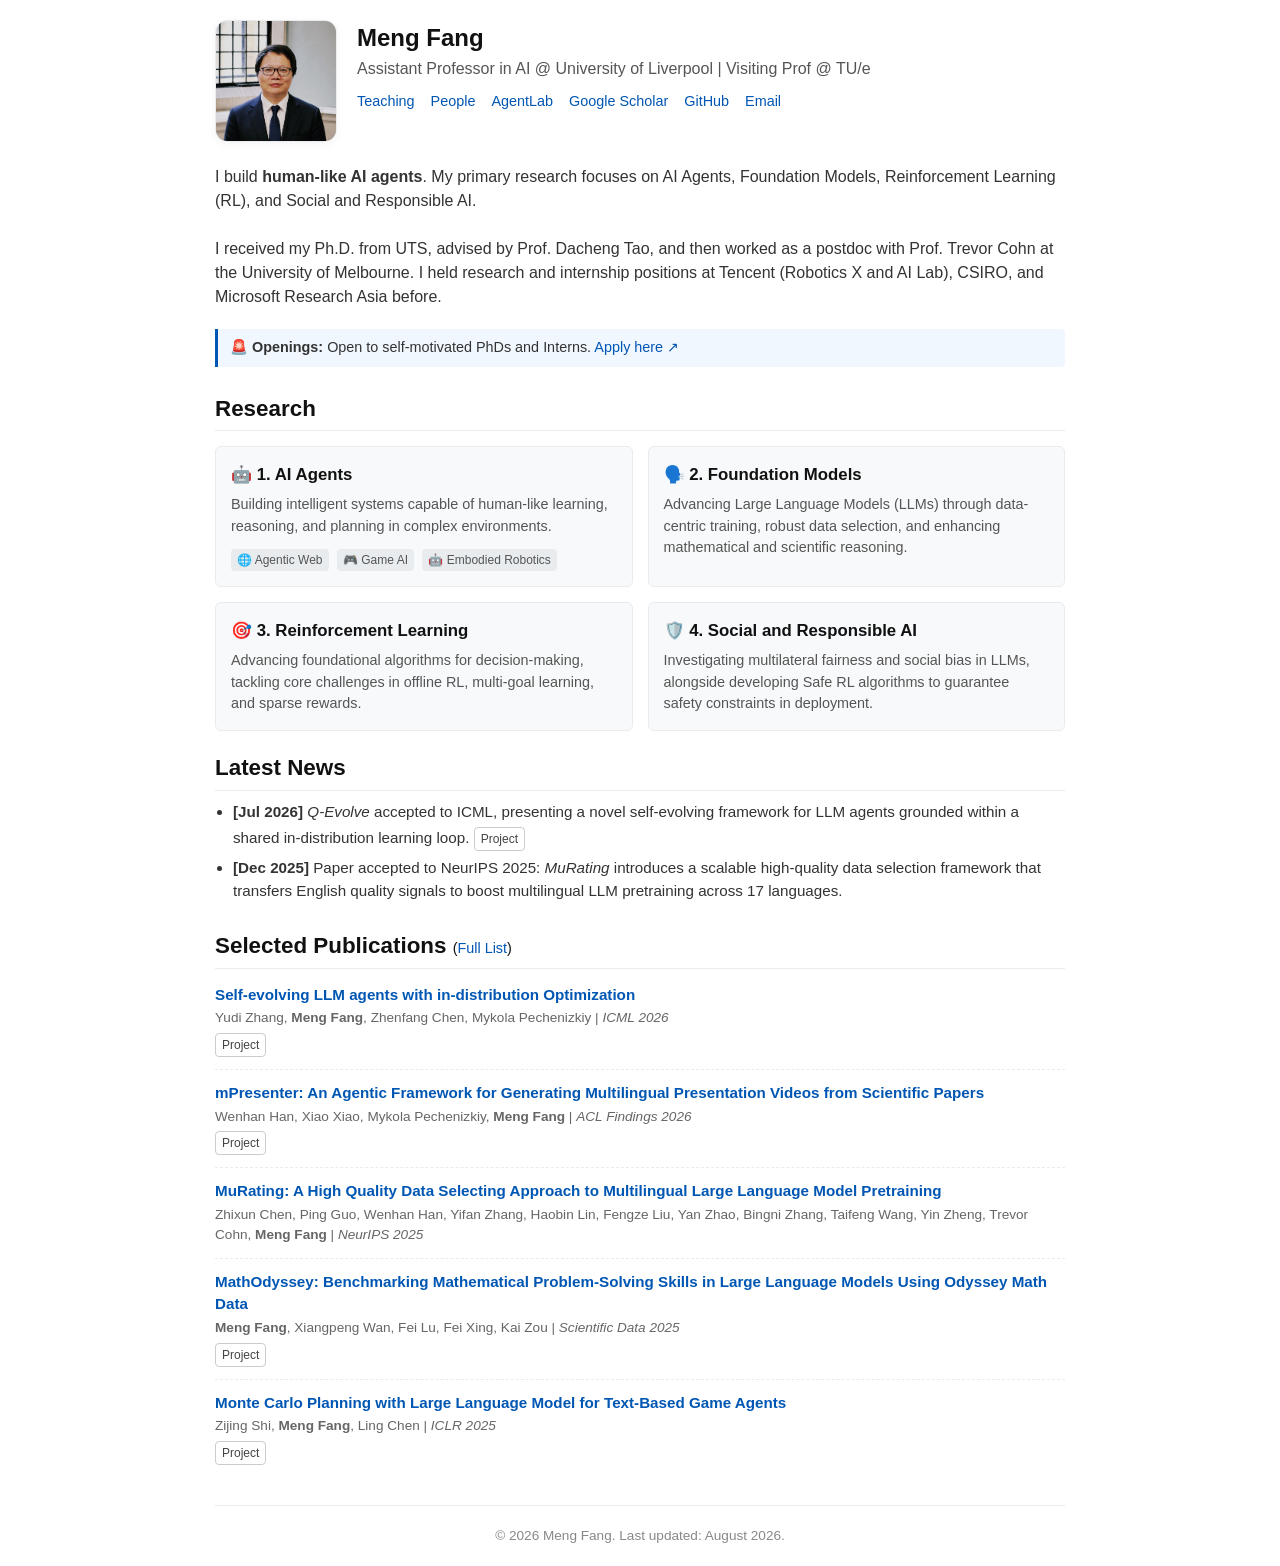
==== commit aae6f2ee: "Update game ai" ====
--- a/index.html
+++ b/index.html
@@ -57,7 +57,8 @@
                 <h3>🤖 1. AI Agents</h3>
                 <p>Building intelligent systems capable of human-like learning, reasoning, and planning in complex environments.</p>
                 <div style="margin-top: 8px;">
-                    <span class="badge badge-domain">🎮 Games</span>
+                    <span class="badge badge-domain">🌐 Agentic Web</span>
+                    <a href="./gameai" target="_blank" rel="noopener noreferrer" class="badge badge-domain" style="text-decoration: none; display: inline-block;">🎮 Game AI</a>
                     <span class="badge badge-domain">🤖 Embodied Robotics</span>
                 </div>
             </div>
@@ -93,64 +94,104 @@
     </section>
 
     <!-- 区块四：精选论文 -->
-    <section id="publications">
-        <h2>Selected Publications <span style="font-size: 0.9rem; font-weight: normal;">(<a href="#">Full List</a>)</span></h2>
-        <ul class="pub-list">
-            
-            <!-- ICML 2026 -->
-            <li>
-                <div class="pub-title">Self-evolving LLM agents with in-distribution Optimization</div>
-                <div class="pub-meta">Yudi Zhang, <strong>Meng Fang</strong>, Zhenfang Chen, Mykola Pechenizkiy | <em>ICML 2026</em></div>
-                <div>
-                    <a href="https://qevolve.github.io/" class="badge" target="_blank">Project</a>
-                    <a href="#" class="badge">PDF</a>
-                    <a href="#" class="badge">Code</a>
-                </div>
-            </li>
+<section id="publications">
+    <h2>
+        Selected Publications
+        <span style="font-size: 0.9rem; font-weight: normal;">
+            (<a href="publications.html">Full List</a>)
+        </span>
+    </h2>
 
-            <!-- ACL 2026 -->
-            <li>
-                <div class="pub-title">mPresenter: An Agentic Framework for Generating Multilingual Presentation Videos from Scientific Papers</div>
-                <div class="pub-meta">Wenhan Han, Xiao Xiao, Mykola Pechenizkiy, <strong>Meng Fang</strong> | <em>ACL Findings 2026</em></div>
-                <div>
-                    <a href="#" class="badge">PDF</a>
-                    <a href="#" class="badge">Code</a>
-                </div>
-            </li>
+    <ul class="pub-list">
 
-            <!-- NeurIPS 2025 -->
-            <li>
-                <div class="pub-title">MuRating: A High Quality Data Selecting Approach to Multilingual Large Language Model Pretraining</div>
-                <div class="pub-meta">Zhixun Chen, Ping Guo, Wenhan Han, Yifan Zhang, Haobin Lin, Fengze Liu, Yan Zhao, Bingni Zhang, Taifeng Wang, Yin Zheng, Trevor Cohn, <strong>Meng Fang</strong> | <em>NeurIPS 2025</em></div>
-                <div>
-                    <a href="#" class="badge">PDF</a>
-                    <a href="#" class="badge">Code</a>
-                </div>
-            </li>
-            
-            <!-- Scientific Data 2025 (MathOdyssey) -->
-            <li>
-                <div class="pub-title">MathOdyssey: Benchmarking Mathematical Problem-Solving Skills in Large Language Models Using Odyssey Math Data</div>
-                <div class="pub-meta"><strong>Meng Fang</strong>, Xiangpeng Wan, Fei Lu, Fei Xing, Kai Zou | <em>Scientific Data 2025</em></div>
-                <div>
-                    <a href="#" class="badge">PDF</a>
-                    <a href="#" class="badge">Dataset</a>
-                    <a href="#" class="badge">Project</a>
-                </div>
-            </li>
+        <!-- ICML 2026 -->
+        <li>
+            <div class="pub-title">
+                <a href="https://arxiv.org/abs/2606.07367" target="_blank">
+                    Self-evolving LLM agents with in-distribution Optimization
+                </a>
+            </div>
+            <div class="pub-meta">
+                Yudi Zhang, <strong>Meng Fang</strong>, Zhenfang Chen, Mykola Pechenizkiy
+                | <em>ICML 2026</em>
+            </div>
+            <div>
+                <a href="https://qevolve.github.io/" class="badge" target="_blank">Project</a>
+            </div>
+        </li>
 
-            <!-- ICLR 2025 -->
-            <li>
-                <div class="pub-title">Monte Carlo Planning with Large Language Model for Text-Based Game Agents</div>
-                <div class="pub-meta">Zijing Shi, <strong>Meng Fang</strong>, Ling Chen | <em>ICLR 2025</em></div>
-                <div>
-                    <a href="#" class="badge">PDF</a>
-                    <a href="#" class="badge">Project</a>
-                </div>
-            </li>
 
-        </ul>
-    </section>
+        <!-- ACL 2026 -->
+        <li>
+            <div class="pub-title">
+                <a href="https://aclanthology.org/2026.findings-acl.805/" target="_blank">
+                    mPresenter: An Agentic Framework for Generating Multilingual Presentation Videos from Scientific Papers
+                </a>
+            </div>
+            <div class="pub-meta">
+                Wenhan Han, Xiao Xiao, Mykola Pechenizkiy, <strong>Meng Fang</strong>
+                | <em>ACL Findings 2026</em>
+            </div>
+            <div>
+                <a href="https://mpresenter.github.io/" class="badge" target="_blank">Project</a>
+            </div>
+        </li>
+
+
+        <!-- NeurIPS 2025 -->
+        <li>
+            <div class="pub-title">
+                <a href="https://proceedings.neurips.cc/paper_files/paper/2025/hash/6e54c0fb5c8be96b92055f6a3b6b2d6f-Abstract-Conference.html"
+                   target="_blank">
+                    MuRating: A High Quality Data Selecting Approach to Multilingual Large Language Model Pretraining
+                </a>
+            </div>
+            <div class="pub-meta">
+                Zhixun Chen, Ping Guo, Wenhan Han, Yifan Zhang, Haobin Lin,
+                Fengze Liu, Yan Zhao, Bingni Zhang, Taifeng Wang, Yin Zheng,
+                Trevor Cohn, <strong>Meng Fang</strong>
+                | <em>NeurIPS 2025</em>
+            </div>
+        </li>
+
+
+        <!-- Scientific Data 2025 -->
+        <li>
+            <div class="pub-title">
+                <a href="https://www.nature.com/articles/s41597-025-05283-3" target="_blank">
+                    MathOdyssey: Benchmarking Mathematical Problem-Solving Skills in Large Language Models Using Odyssey Math Data
+                </a>
+            </div>
+            <div class="pub-meta">
+                <strong>Meng Fang</strong>, Xiangpeng Wan, Fei Lu, Fei Xing, Kai Zou
+                | <em>Scientific Data 2025</em>
+            </div>
+            <div>
+                <a href="https://mathodyssey.github.io/" class="badge" target="_blank">Project</a>
+            </div>
+        </li>
+
+
+        <!-- ICLR 2025 -->
+        <li>
+            <div class="pub-title">
+                <a href="https://proceedings.iclr.cc/paper_files/paper/2025/hash/837ff662214b04e7ea8c43f095fe0dd7-Abstract-Conference.html"
+                   target="_blank">
+                    Monte Carlo Planning with Large Language Model for Text-Based Game Agents
+                </a>
+            </div>
+            <div class="pub-meta">
+                Zijing Shi, <strong>Meng Fang</strong>, Ling Chen
+                | <em>ICLR 2025</em>
+            </div>
+            <div>
+                <a href="https://textgamer.github.io/mc-dml/" class="badge" target="_blank">Project</a>
+            </div>
+        </li>
+
+    </ul>
+</section>
+
 <footer style="margin-top: 40px; padding-top: 20px; border-top: 1px solid #e9ecef; text-align: center; color: #888; font-size: 0.85rem;">
         &copy; 2026 Meng Fang. Last updated: August 2026.
     </footer>
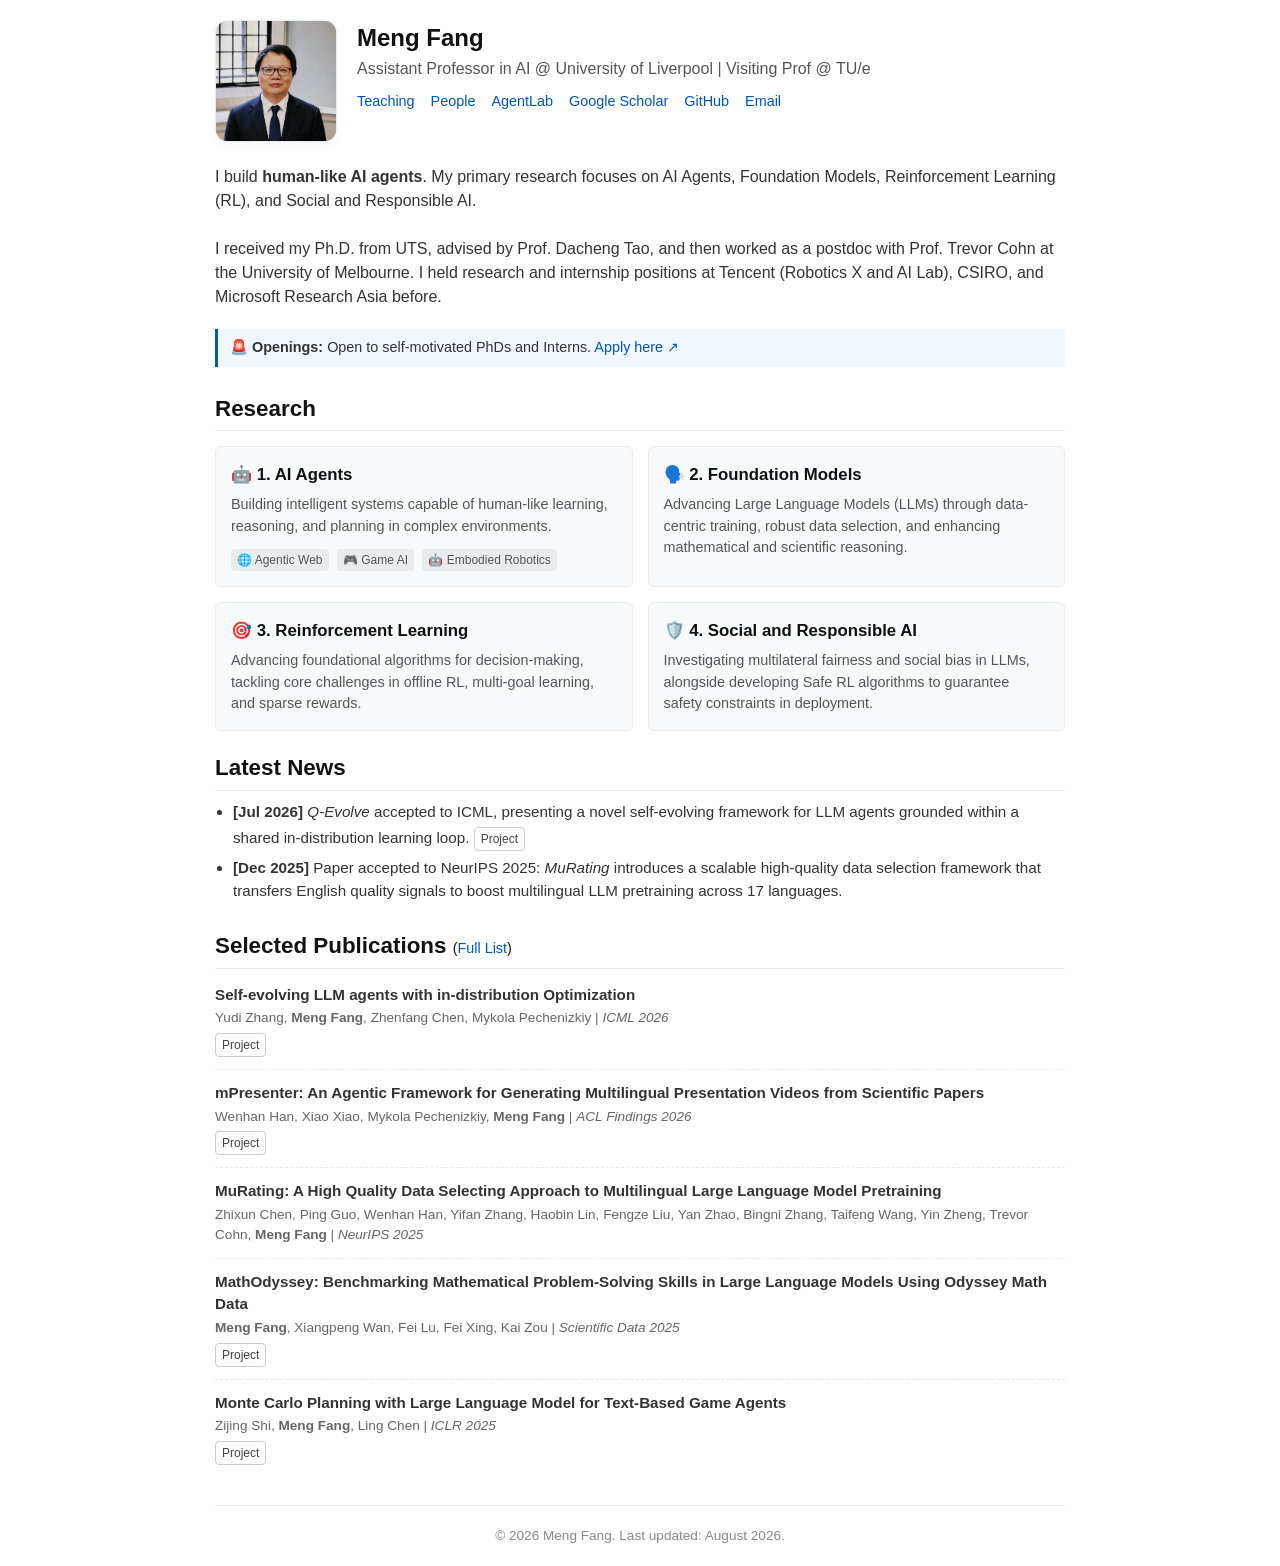
==== commit 23a64274: "Update lab link" ====
--- a/index.html
+++ b/index.html
@@ -24,7 +24,7 @@
                 <div class="links">
                     <a href="teaching.html">Teaching</a>
                     <a href="people.html">People</a>
-                    <a href="agentlab.html">AgentLab</a>
+                    <a href="https://theagentlab.github.io/" target="_blank">AgentLab</a>
                     <a href="https://scholar.google.com/citations?user=IcNYP1oAAAAJ&hl=en">Google Scholar</a>
                     <a href="https://github.com/mengfn">GitHub</a>
                     <a href="mailto:Meng.Fang@liverpool.ac.uk">Email</a>
--- a/style.css
+++ b/style.css
@@ -224,4 +224,13 @@
     .research-grid, .repo-grid { grid-template-columns: 1fr; }
     .links { justify-content: center; display: flex; flex-wrap: wrap; }
     .item-title { align-items: flex-start; }
+}
+
+.pub-title a {
+    color: inherit;
+    text-decoration: none;
+}
+
+.pub-title a:hover {
+    color: var(--primary-color);
 }
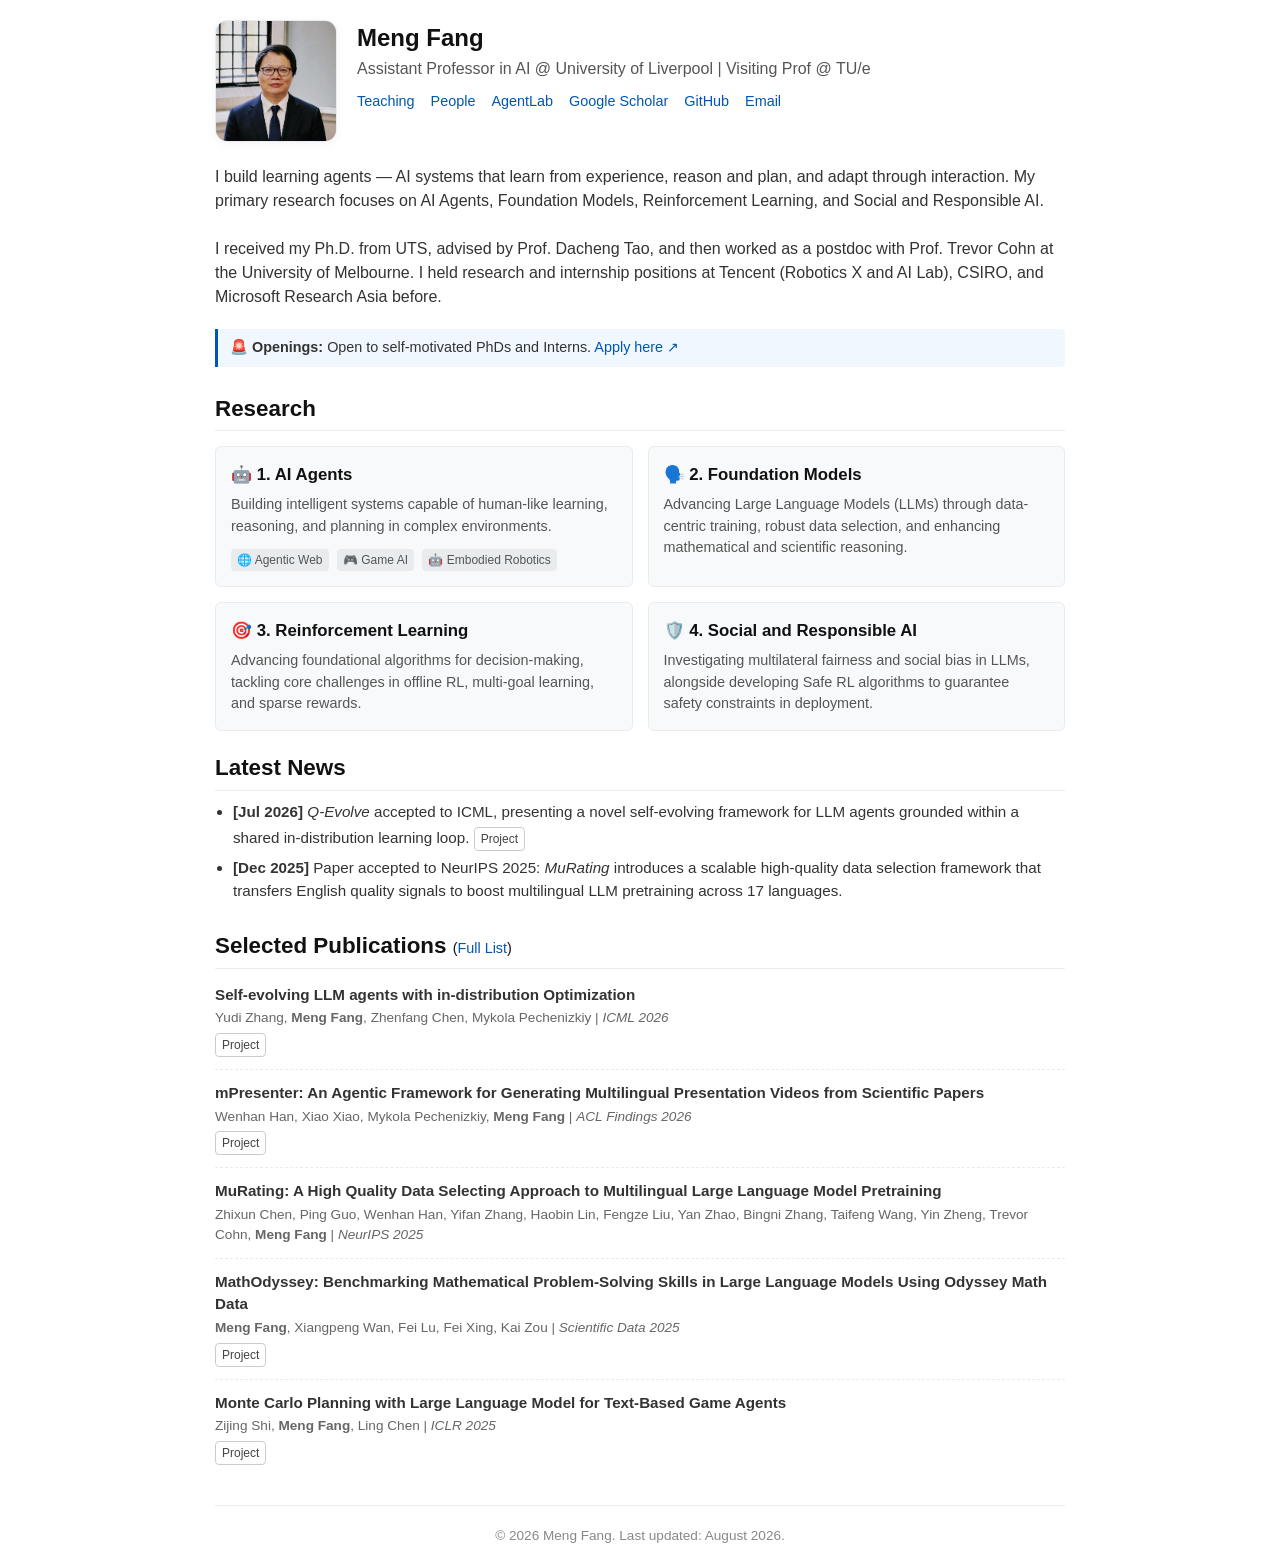
==== commit d40b876f: "Update for niche" ====
--- a/index.html
+++ b/index.html
@@ -35,7 +35,7 @@
         <!-- Bio 移到了下方，使用正常格式，没有 hiring 背景框 -->
         <div style="margin-bottom: 20px;">
             <p class="bio">
-                I build <strong>human-like AI agents</strong>. My primary research focuses on AI Agents, Foundation Models, Reinforcement Learning (RL), and Social and Responsible AI.
+                I build learning agents — AI systems that learn from experience, reason and plan, and adapt through interaction. My primary research focuses on AI Agents, Foundation Models, Reinforcement Learning, and Social and Responsible AI.
                 <br><br>
                 I received my Ph.D. from UTS, advised by Prof. Dacheng Tao, and then worked as a postdoc with Prof. Trevor Cohn at the University of Melbourne. I held research and internship positions at Tencent (Robotics X and AI Lab), CSIRO, and Microsoft Research Asia before. 
             </p>
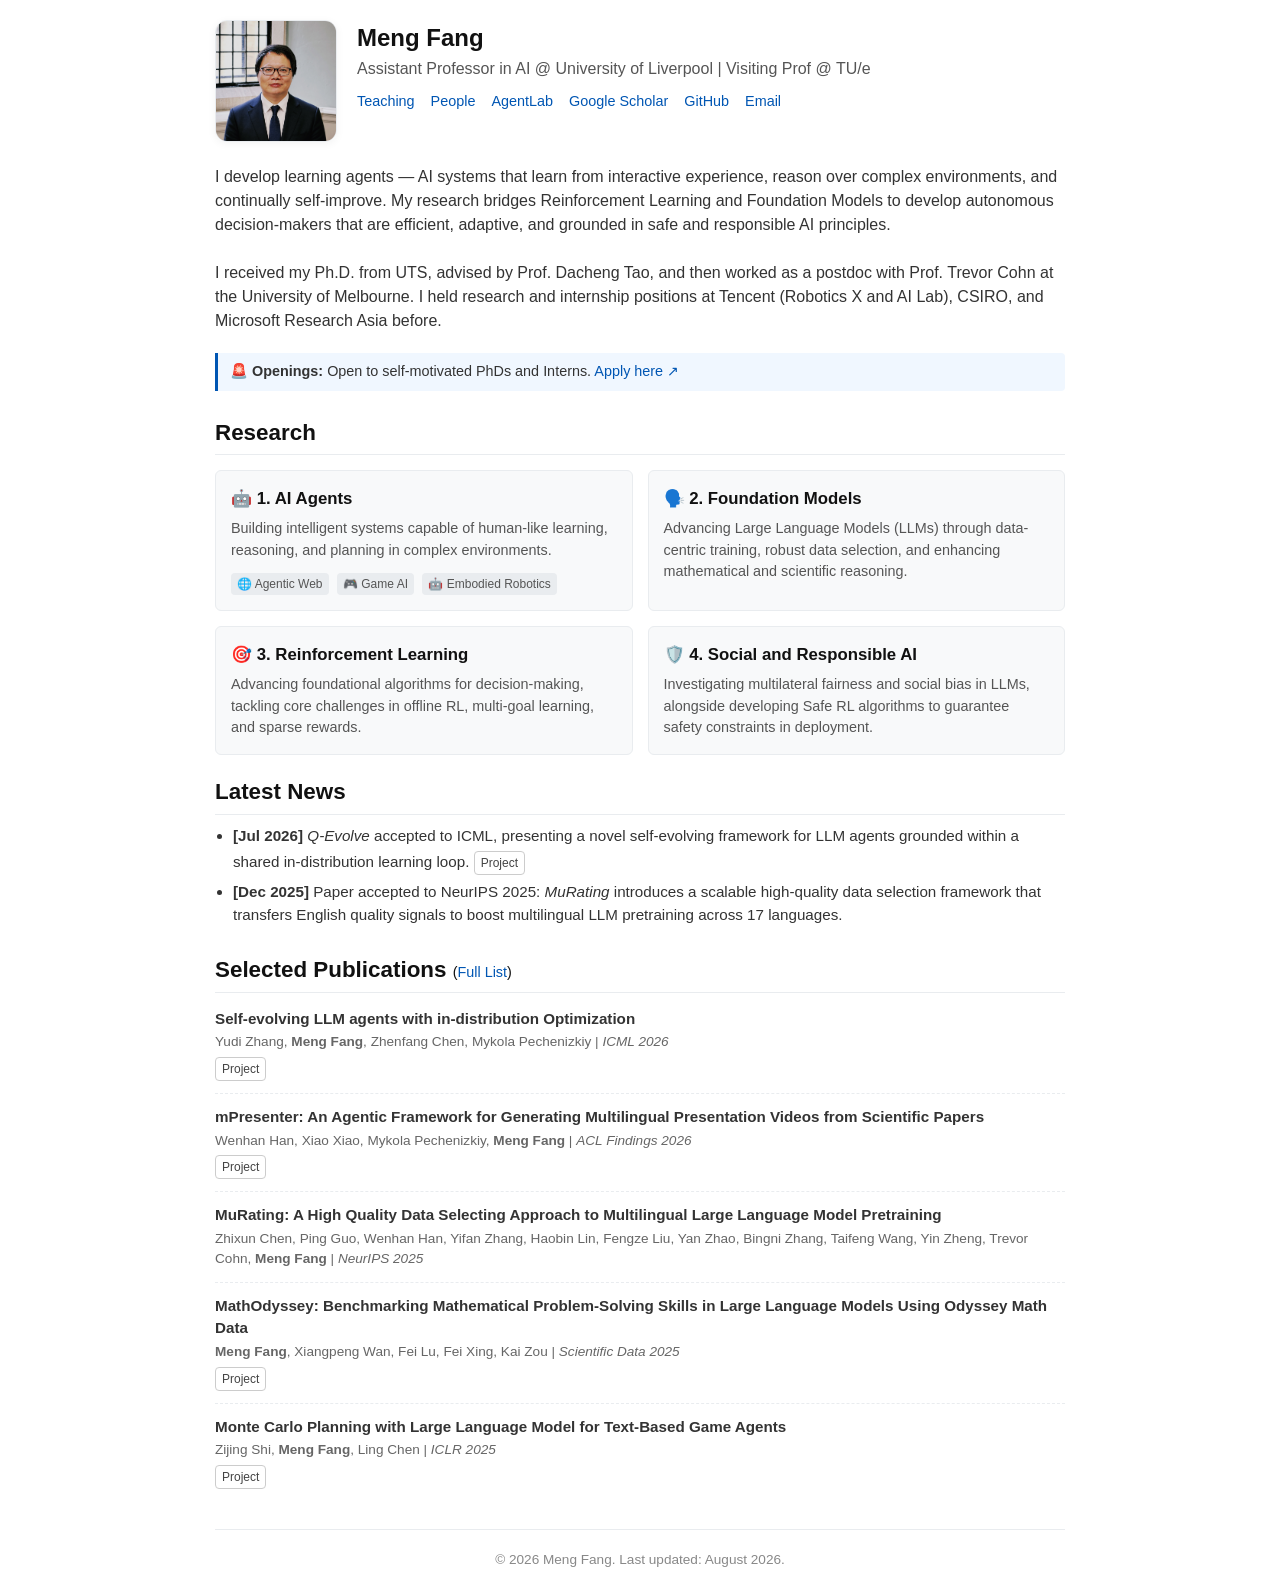
==== commit c9411c8a: "Update bio" ====
--- a/index.html
+++ b/index.html
@@ -35,7 +35,7 @@
         <!-- Bio 移到了下方，使用正常格式，没有 hiring 背景框 -->
         <div style="margin-bottom: 20px;">
             <p class="bio">
-                I build learning agents — AI systems that learn from experience, reason and plan, and adapt through interaction. My primary research focuses on AI Agents, Foundation Models, Reinforcement Learning, and Social and Responsible AI.
+                I develop learning agents — AI systems that learn from interactive experience, reason over complex environments, and continually self-improve. My research bridges Reinforcement Learning and Foundation Models to develop autonomous decision-makers that are efficient, adaptive, and grounded in safe and responsible AI principles.
                 <br><br>
                 I received my Ph.D. from UTS, advised by Prof. Dacheng Tao, and then worked as a postdoc with Prof. Trevor Cohn at the University of Melbourne. I held research and internship positions at Tencent (Robotics X and AI Lab), CSIRO, and Microsoft Research Asia before. 
             </p>
@@ -98,7 +98,7 @@
     <h2>
         Selected Publications
         <span style="font-size: 0.9rem; font-weight: normal;">
-            (<a href="publications.html">Full List</a>)
+            (<a href="https://scholar.google.com/citations?user=IcNYP1oAAAAJ&hl=en" target="_blank">Full List</a>)
         </span>
     </h2>
 
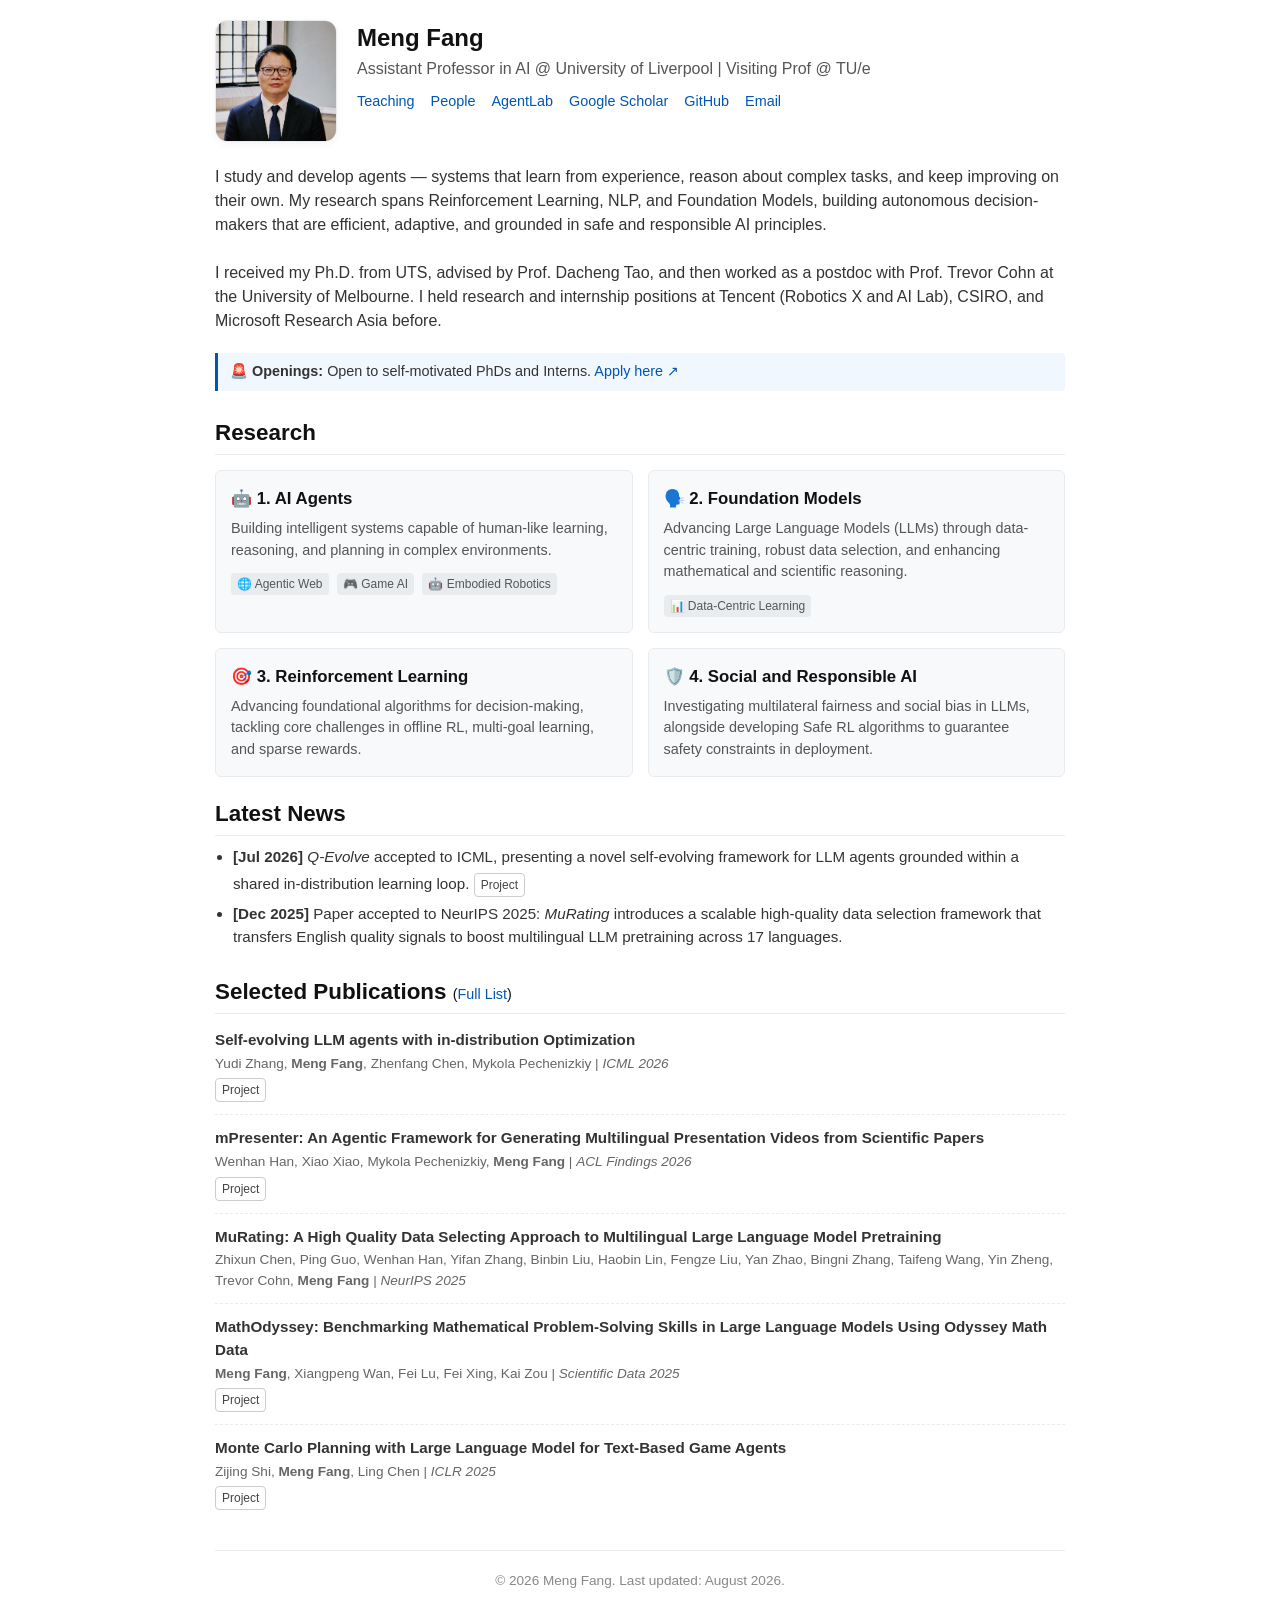
==== commit 1e08466b: "Rewrite bio, add data-centric research page - Reword bio opening for a broader audience: "agents" in" ====
--- a/index.html
+++ b/index.html
@@ -35,7 +35,7 @@
         <!-- Bio 移到了下方，使用正常格式，没有 hiring 背景框 -->
         <div style="margin-bottom: 20px;">
             <p class="bio">
-                I develop learning agents — AI systems that learn from interactive experience, reason over complex environments, and continually self-improve. My research bridges Reinforcement Learning and Foundation Models to develop autonomous decision-makers that are efficient, adaptive, and grounded in safe and responsible AI principles.
+                I study and develop agents — systems that learn from experience, reason about complex tasks, and keep improving on their own. My research spans Reinforcement Learning, NLP, and Foundation Models, building autonomous decision-makers that are efficient, adaptive, and grounded in safe and responsible AI principles.
                 <br><br>
                 I received my Ph.D. from UTS, advised by Prof. Dacheng Tao, and then worked as a postdoc with Prof. Trevor Cohn at the University of Melbourne. I held research and internship positions at Tencent (Robotics X and AI Lab), CSIRO, and Microsoft Research Asia before. 
             </p>
@@ -67,6 +67,9 @@
             <div class="research-card">
                 <h3>🗣️ 2. Foundation Models</h3>
                 <p>Advancing Large Language Models (LLMs) through data-centric training, robust data selection, and enhancing mathematical and scientific reasoning.</p>
+                <div style="margin-top: 8px;">
+                    <a href="data-centric.html" target="_blank" rel="noopener noreferrer" class="badge badge-domain" style="text-decoration: none; display: inline-block;">📊 Data-Centric Learning</a>
+                </div>
             </div>
 
             <!-- 3. 强化学习 -->
@@ -147,7 +150,7 @@
                 </a>
             </div>
             <div class="pub-meta">
-                Zhixun Chen, Ping Guo, Wenhan Han, Yifan Zhang, Haobin Lin,
+                Zhixun Chen, Ping Guo, Wenhan Han, Yifan Zhang, Binbin Liu, Haobin Lin,
                 Fengze Liu, Yan Zhao, Bingni Zhang, Taifeng Wang, Yin Zheng,
                 Trevor Cohn, <strong>Meng Fang</strong>
                 | <em>NeurIPS 2025</em>
--- a/style.css
+++ b/style.css
@@ -213,8 +213,9 @@
 .badge-tue { background-color: #fdf5e6; color: #d35400; border: none; margin:0;}
 .badge-tutorial { background-color: #f4f6f8; color: #444; border: 1px solid #ddd; margin:0;}
 .badge-phd { background-color: #fdf5e6; color: #d35400; border: none; padding: 2px 6px; margin:0;}
+.badge-visiting { background-color: #f4f6f8; color: #444; border: 1px solid #ddd; padding: 1px 5px; margin:0;}
 .badge-msc { background-color: #f4f6f8; color: #444; border: 1px solid #ddd; padding: 1px 5px; margin:0;}
-.badge-bsc { background-color: #e6f9ec; color: #1e8449; border: none; padding: 2px 6px; margin:0;}
+.badge-bsc { background-color: #f4f6f8; color: #444; border: 1px solid #ddd; padding: 1px 5px; margin:0;}
 
 /* ==========================================================================
    手机端适配 (Mobile Responsiveness)
